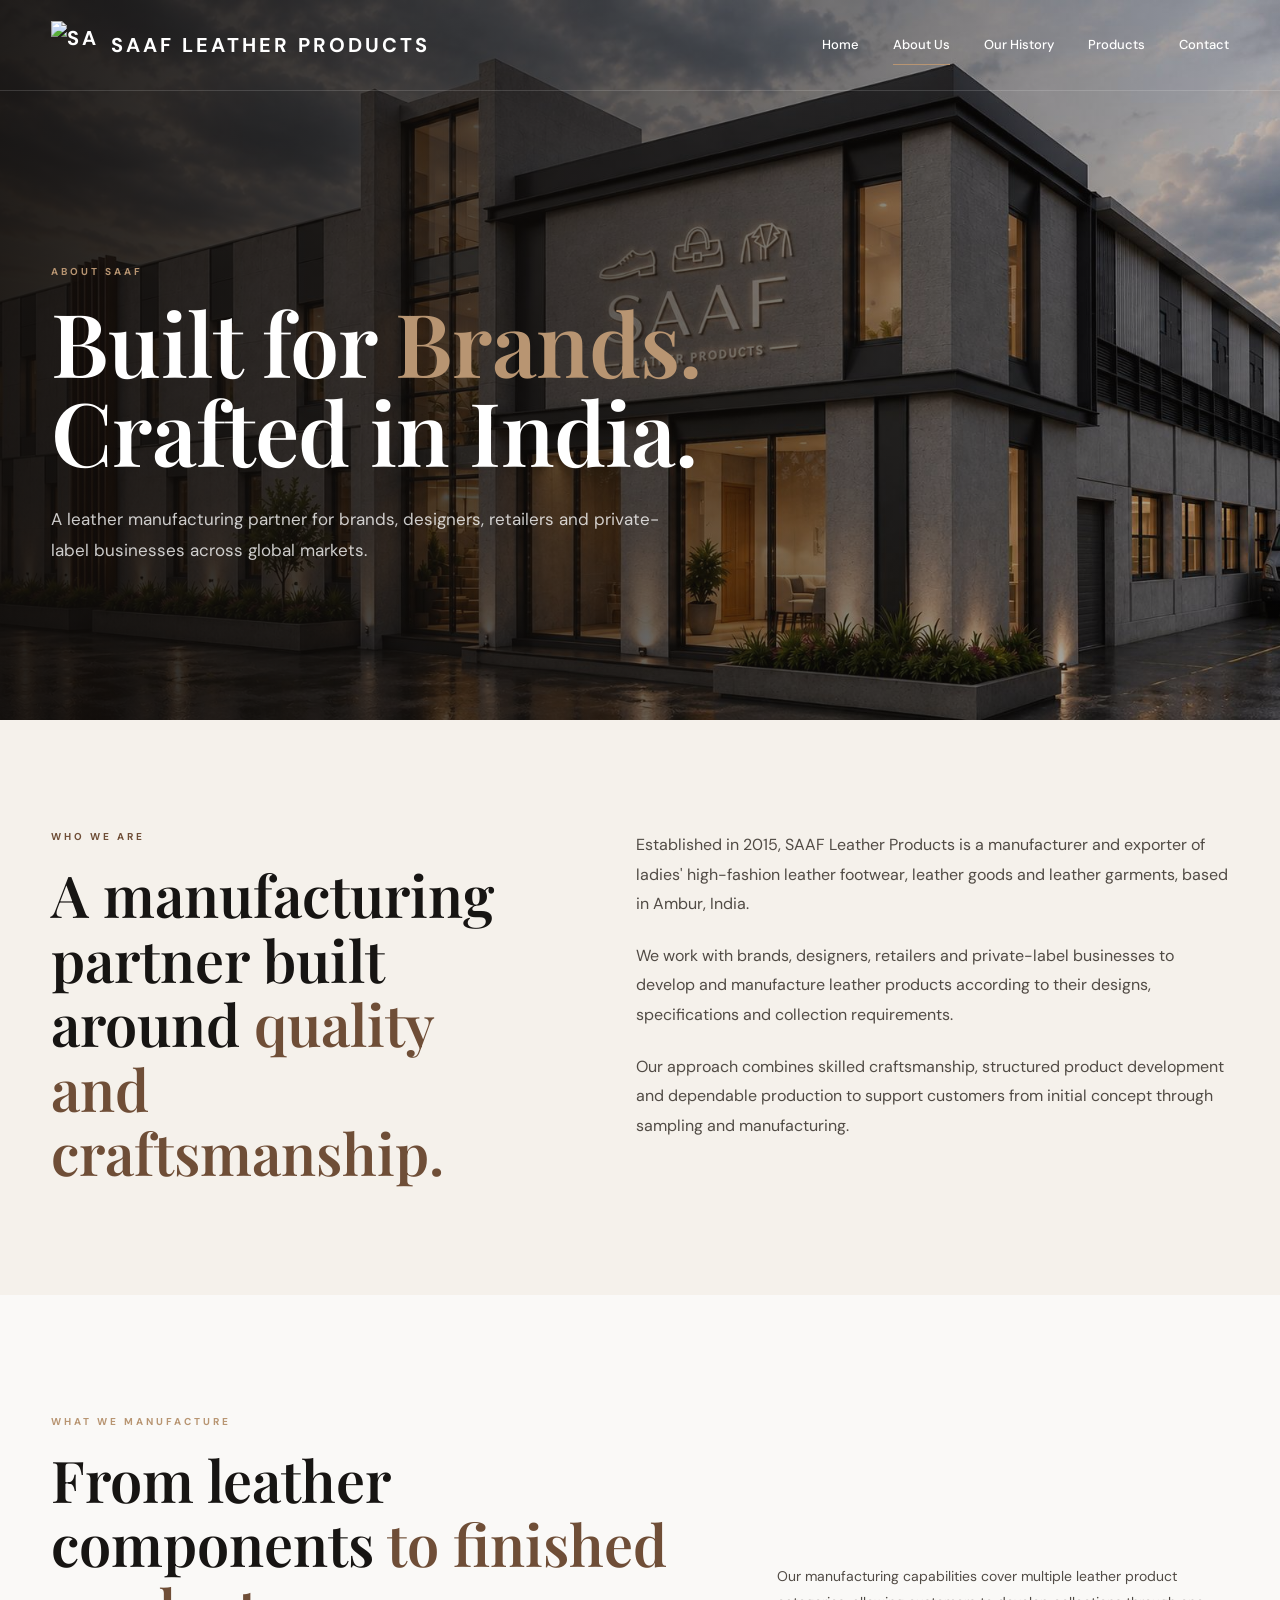
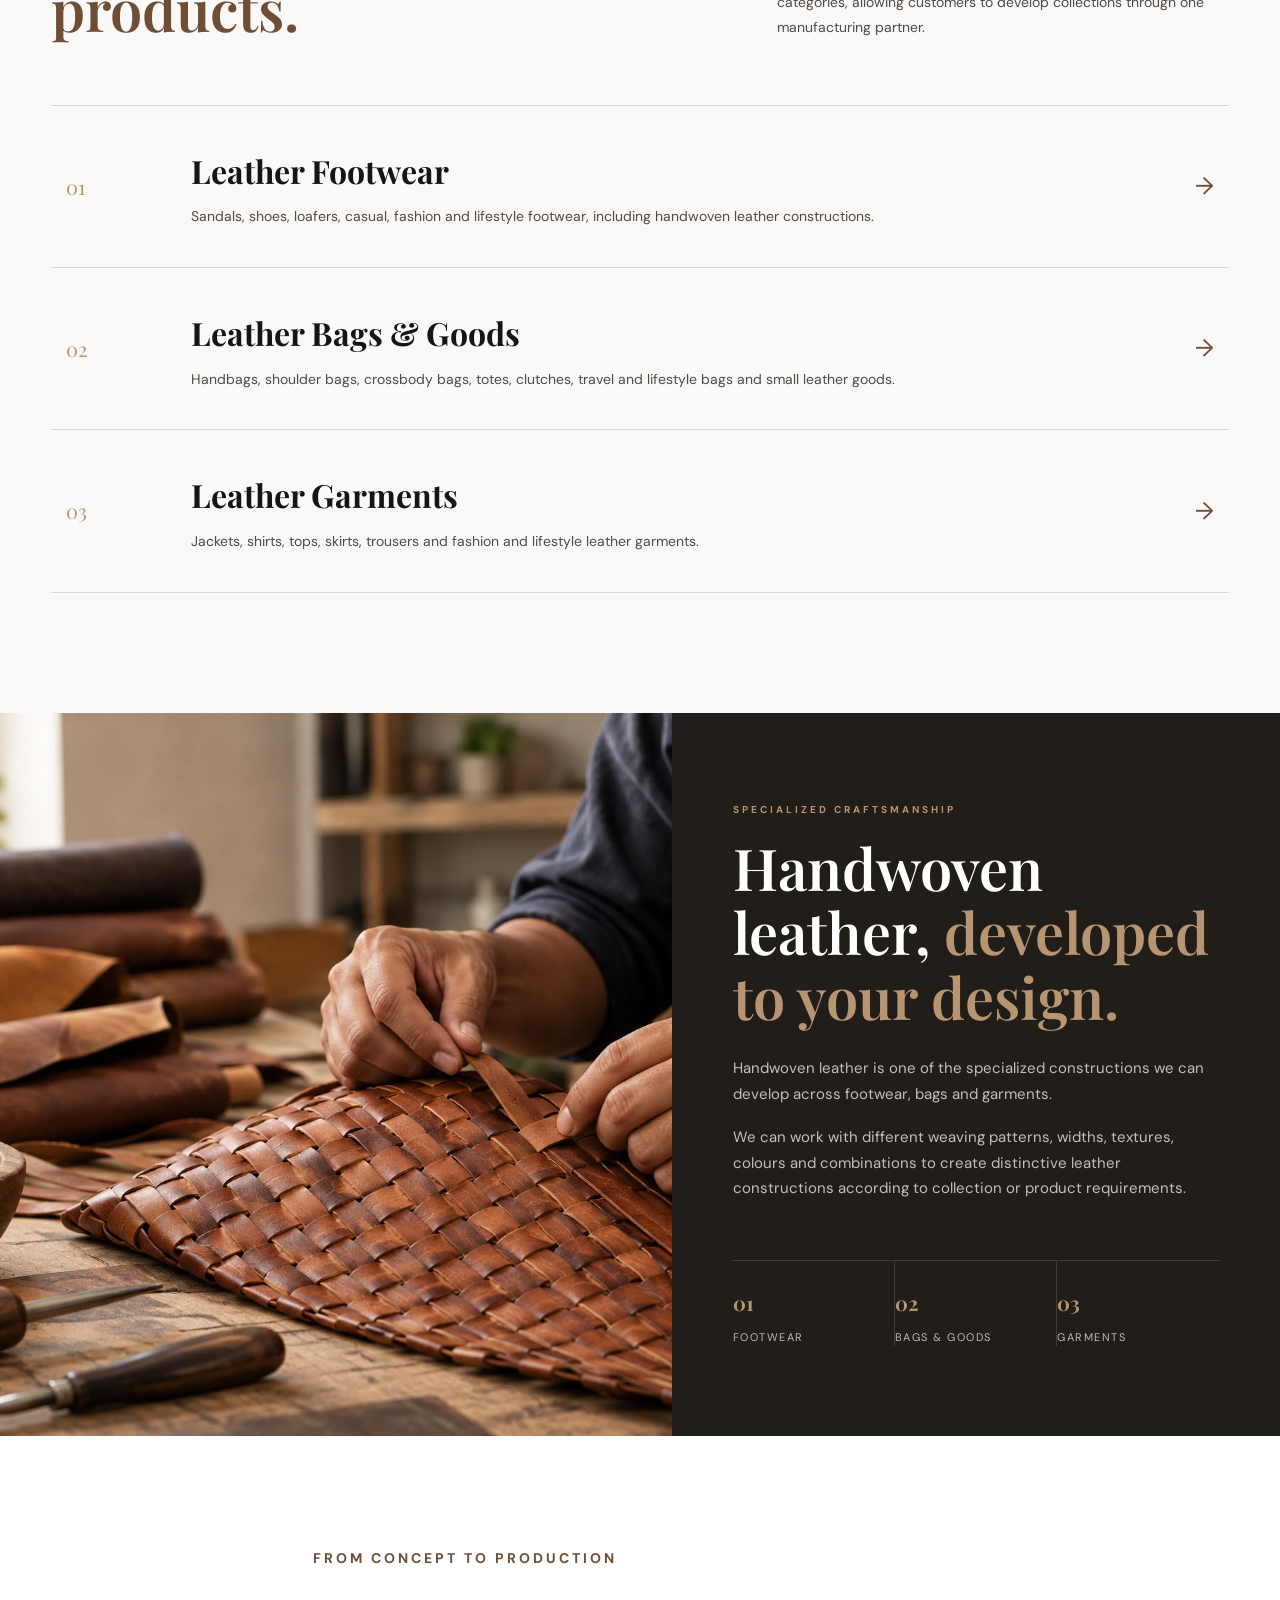
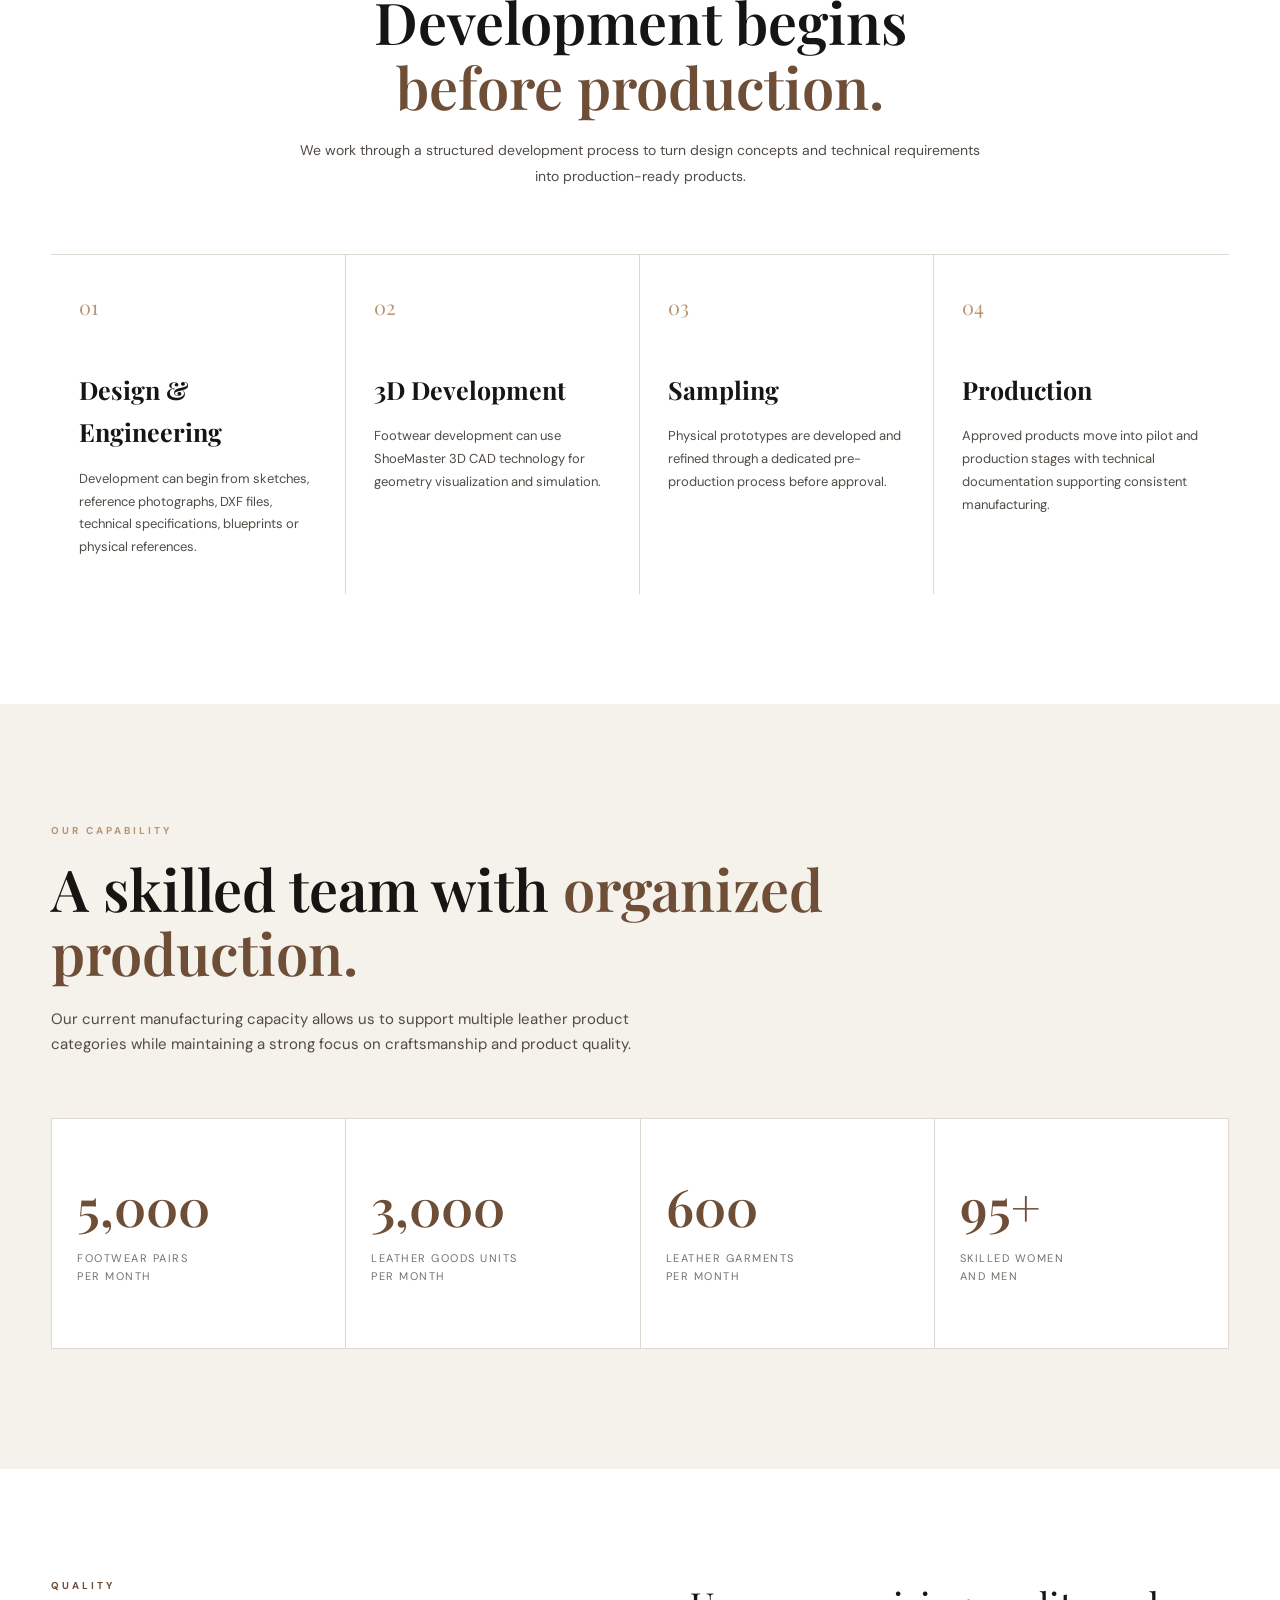
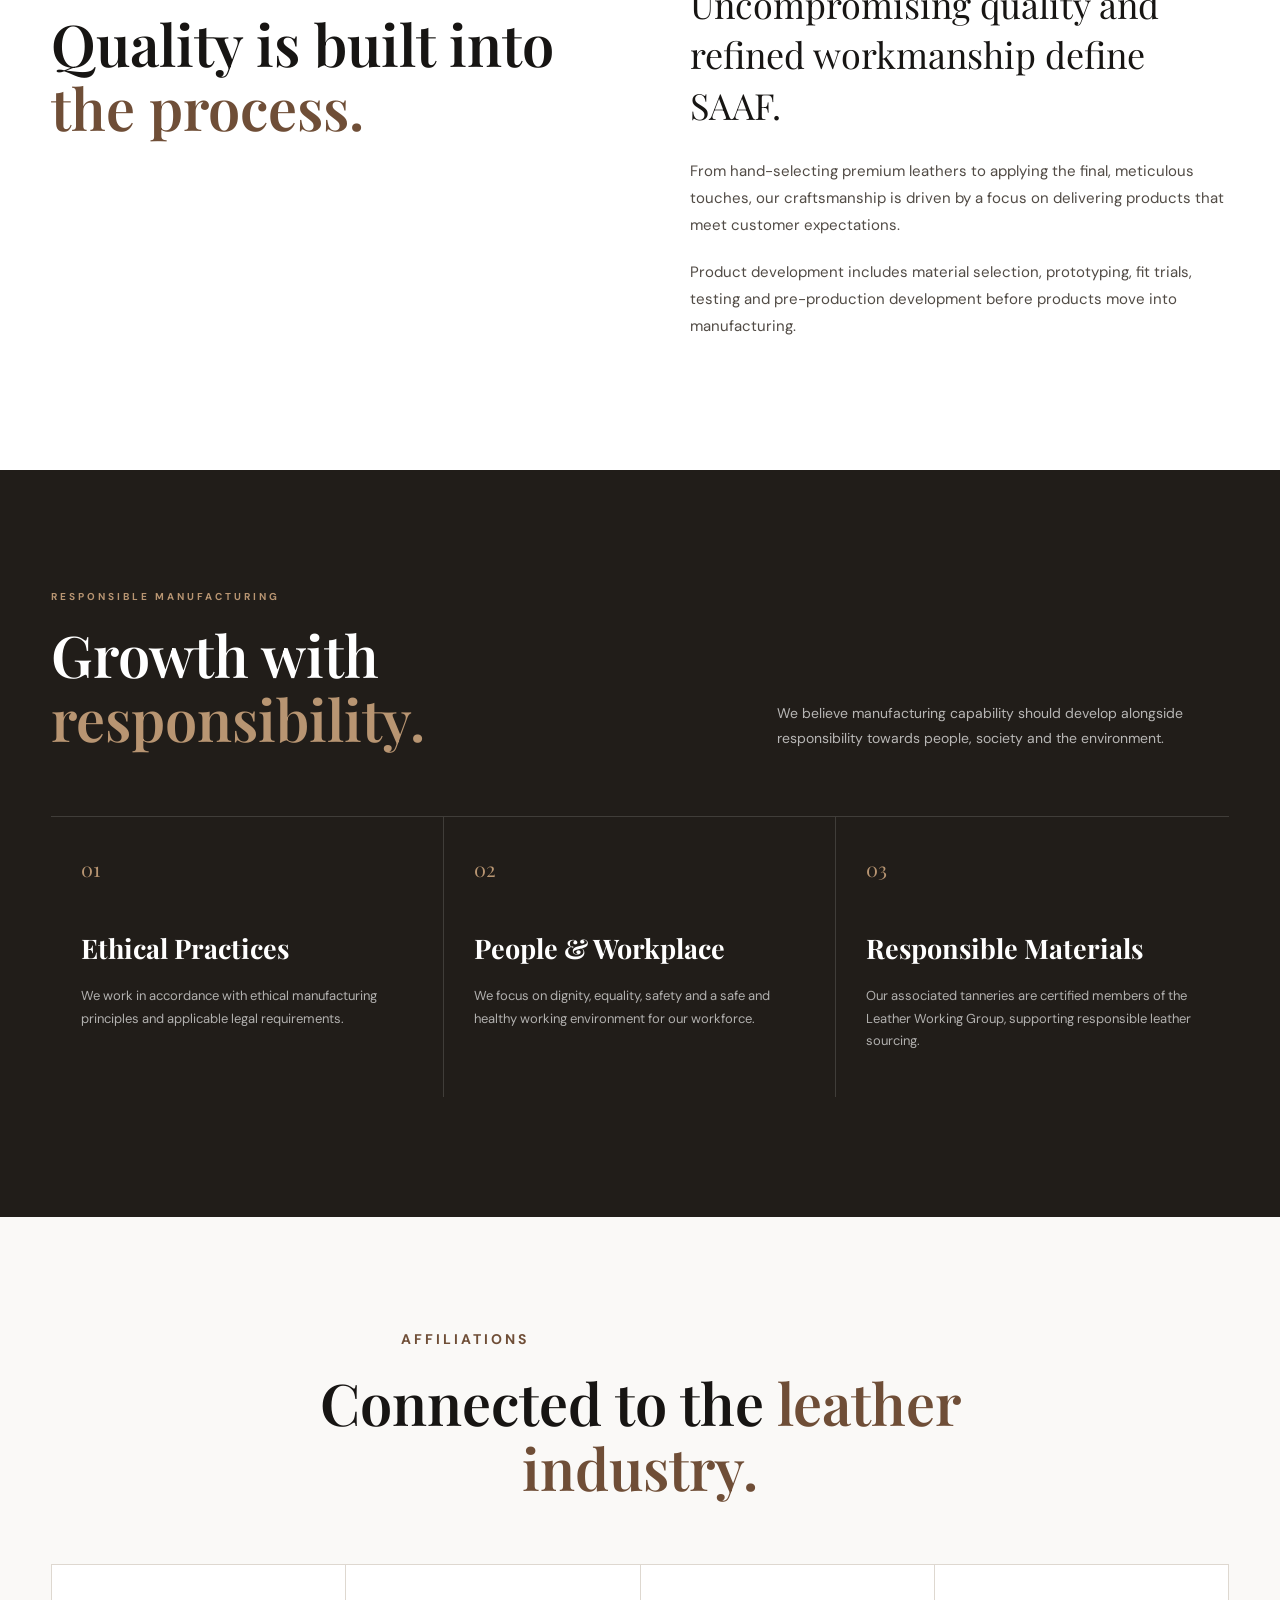
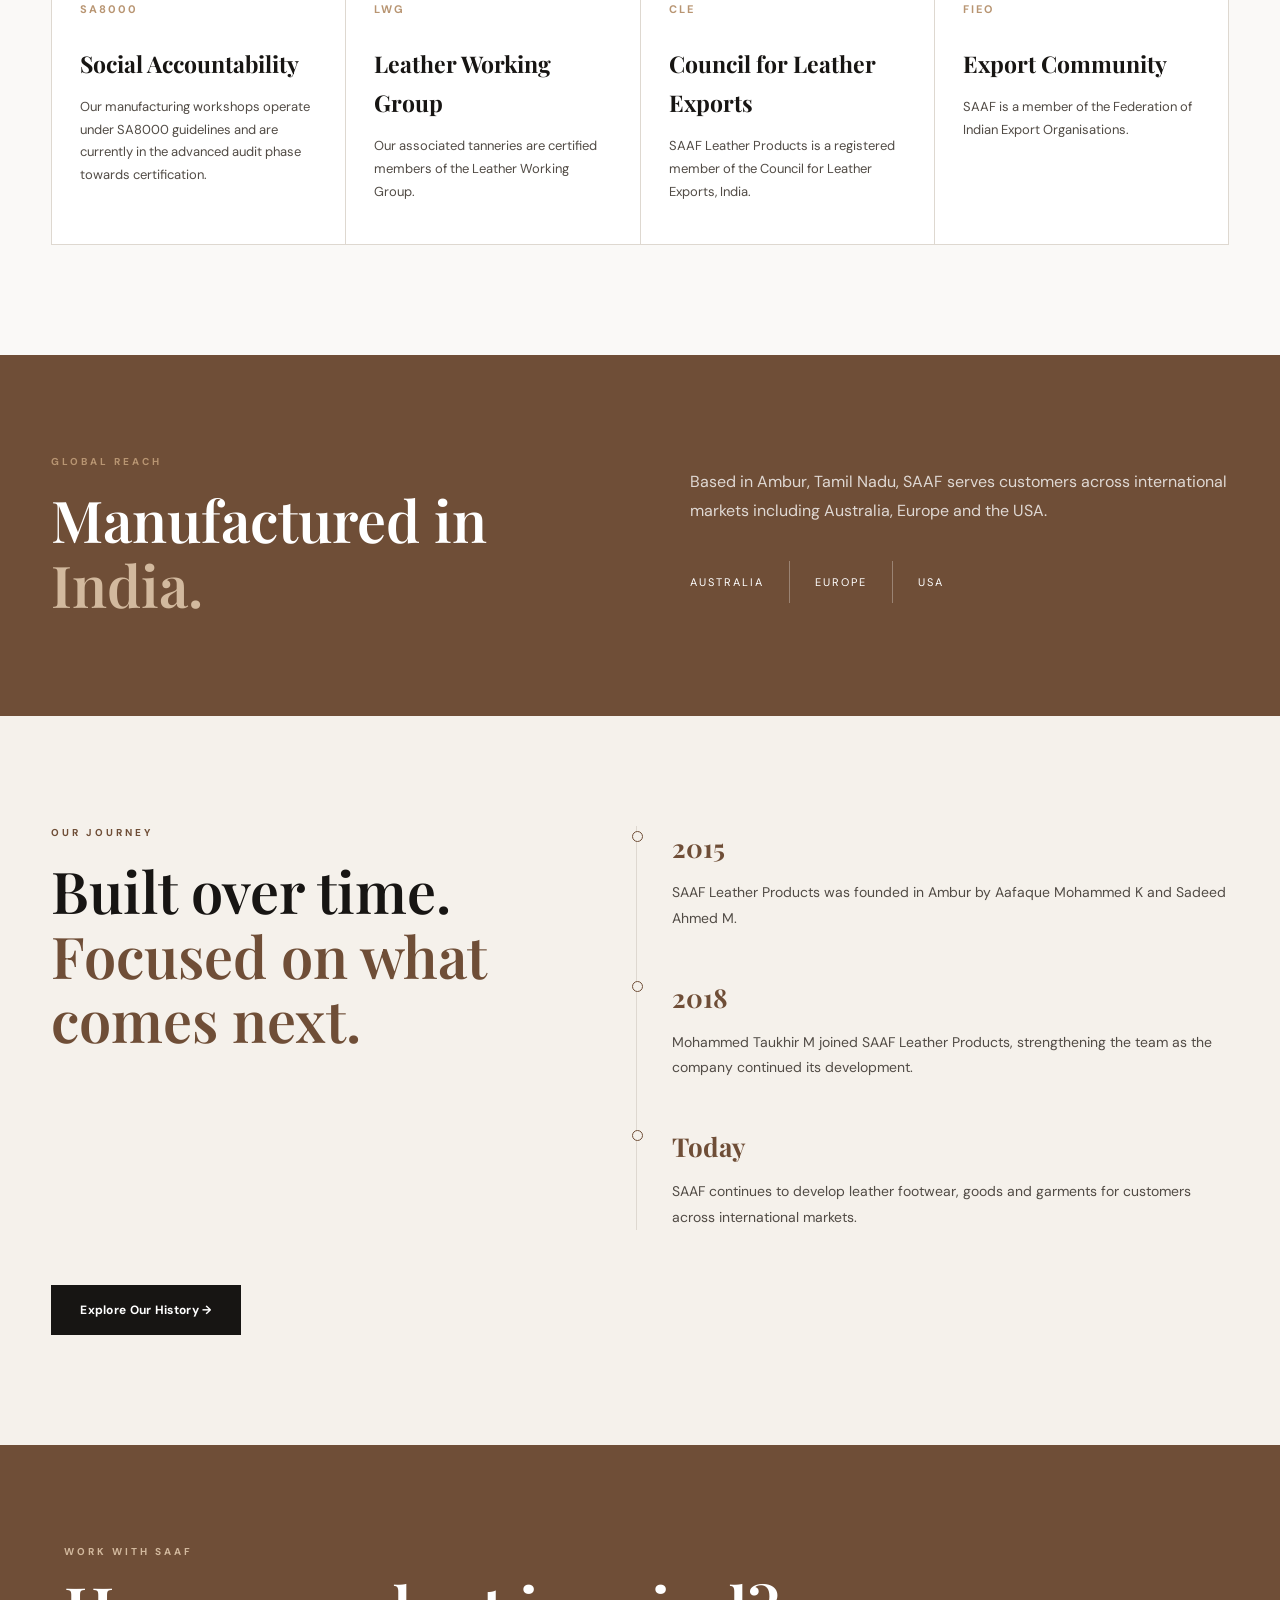
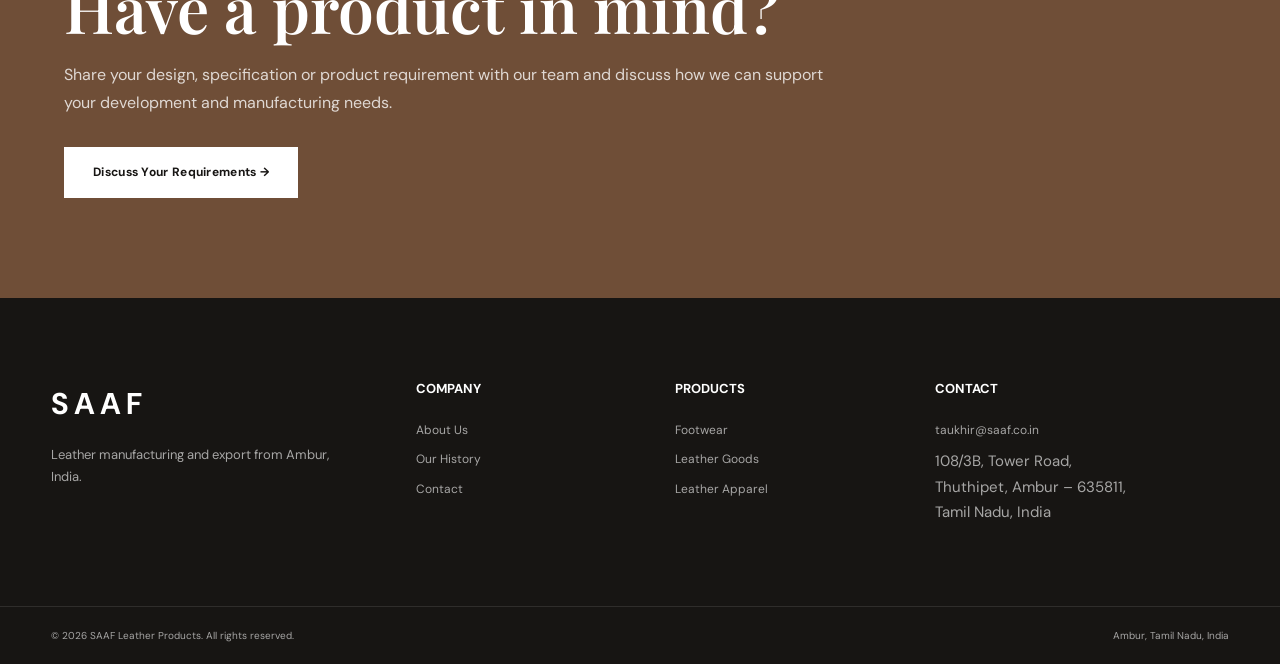
==== about.html @ 103a5490 "Add files via upload" ====
<!DOCTYPE html>
<html lang="en">

<head>
    <meta charset="UTF-8">

    <meta name="viewport" content="width=device-width, initial-scale=1.0">

    <title>About Us | SAAF Leather Products</title>

    <meta name="description"
        content="Learn about SAAF Leather Products, an Ambur-based leather manufacturer and exporter serving brands, designers, retailers and private-label businesses across global markets.">

    <link rel="preconnect" href="https://fonts.googleapis.com">
    <link rel="preconnect" href="https://fonts.gstatic.com" crossorigin>

    <link
        href="https://fonts.googleapis.com/css2?family=DM+Sans:wght@400;500;600;700&family=Playfair+Display:wght@500;600;700&display=swap"
        rel="stylesheet">

    <link rel="stylesheet" href="css/style.css">
</head>

<body>

    <!-- =====================================================
         HEADER
    ====================================================== -->

    <header class="header">

        <div class="container nav-container">

        <a href="index.html" class="logo">
            <img src="images/logo.png" alt="SAAF Leather Products">
            <span>SAAF LEATHER PRODUCTS</span>
        </a>

        <button class="menu-toggle">☰</button>

            <nav class="nav">

                <a href="index.html">Home</a>

                <a href="about.html" class="active">
                    About Us
                </a>

                <a href="history.html">
                    Our History
                </a>

                <a href="products.html">
                    Products
                </a>

                <a href="contact.html">
                    Contact
                </a>

            </nav>

            <button
                class="menu-toggle"
                type="button"
                aria-label="Open navigation menu">
                ☰
            </button>

        </div>

    </header>


    <!-- =====================================================
         PAGE HERO
    ====================================================== -->

    <section class="about-hero">

        <div class="about-hero-image">
            <img
                src="images/about.jpg"
                alt="SAAF Leather Products manufacturing">
        </div>

        <div class="about-hero-overlay"></div>

        <div class="container about-hero-content">

            <p class="eyebrow">
                ABOUT SAAF
            </p>

            <h1>
                Built for <span>Brands.</span><br>
                Crafted in India.
            </h1>

            <p>
                A leather manufacturing partner for brands, designers,
                retailers and private-label businesses across global markets.
            </p>

        </div>

    </section>


    <!-- =====================================================
         INTRODUCTION
    ====================================================== -->

    <section class="about-introduction section">

        <div class="container about-introduction-grid">

            <div class="about-introduction-heading">

                <p class="eyebrow dark">
                    WHO WE ARE
                </p>

                <h2>
                    A manufacturing partner built around
                    <span>quality and craftsmanship.</span>
                </h2>

            </div>


            <div class="about-introduction-text">

                <p>
                    Established in 2015, SAAF Leather Products is a
                    manufacturer and exporter of ladies' high-fashion
                    leather footwear, leather goods and leather garments,
                    based in Ambur, India.
                </p>

                <p>
                    We work with brands, designers, retailers and
                    private-label businesses to develop and manufacture
                    leather products according to their designs,
                    specifications and collection requirements.
                </p>

                <p>
                    Our approach combines skilled craftsmanship,
                    structured product development and dependable
                    production to support customers from initial concept
                    through sampling and manufacturing.
                </p>

            </div>

        </div>

    </section>


    <!-- =====================================================
         WHAT WE MANUFACTURE
    ====================================================== -->

    <section class="about-capabilities">

        <div class="container">

            <div class="about-section-heading">

                <div>

                    <p class="eyebrow">
                        WHAT WE MANUFACTURE
                    </p>

                    <h2>
                        From leather components
                        <span>to finished products.</span>
                    </h2>

                </div>

                <p>
                    Our manufacturing capabilities cover multiple leather
                    product categories, allowing customers to develop
                    collections through one manufacturing partner.
                </p>

            </div>


            <div class="about-capability-list">


                <!-- FOOTWEAR -->

                <a href="footwear.html" class="about-capability-row">

                    <div class="about-capability-number">
                        01
                    </div>

                    <div class="about-capability-main">

                        <h3>
                            Leather Footwear
                        </h3>

                        <p>
                            Sandals, shoes, loafers, casual, fashion and
                            lifestyle footwear, including handwoven leather
                            constructions.
                        </p>

                    </div>

                    <div class="about-capability-arrow">
                        →
                    </div>

                </a>


                <!-- BAGS -->

                <a href="bags.html" class="about-capability-row">

                    <div class="about-capability-number">
                        02
                    </div>

                    <div class="about-capability-main">

                        <h3>
                            Leather Bags & Goods
                        </h3>

                        <p>
                            Handbags, shoulder bags, crossbody bags, totes,
                            clutches, travel and lifestyle bags and small
                            leather goods.
                        </p>

                    </div>

                    <div class="about-capability-arrow">
                        →
                    </div>

                </a>


                <!-- GARMENTS -->

                <a href="apparel.html" class="about-capability-row">

                    <div class="about-capability-number">
                        03
                    </div>

                    <div class="about-capability-main">

                        <h3>
                            Leather Garments
                        </h3>

                        <p>
                            Jackets, shirts, tops, skirts, trousers and
                            fashion and lifestyle leather garments.
                        </p>

                    </div>

                    <div class="about-capability-arrow">
                        →
                    </div>

                </a>


            </div>

        </div>

    </section>


    <!-- =====================================================
         HANDWOVEN
    ====================================================== -->

    <section class="about-handwoven">

        <div class="about-handwoven-image">

            <img
                src="images/handwoven.jpg"
                alt="Handwoven leather craftsmanship">

        </div>


        <div class="about-handwoven-content">

            <p class="eyebrow">
                SPECIALIZED CRAFTSMANSHIP
            </p>

            <h2>
                Handwoven leather,
                <span>developed to your design.</span>
            </h2>

            <p>
                Handwoven leather is one of the specialized constructions
                we can develop across footwear, bags and garments.
            </p>

            <p>
                We can work with different weaving patterns, widths,
                textures, colours and combinations to create distinctive
                leather constructions according to collection or product
                requirements.
            </p>


            <div class="about-handwoven-points">

                <div>
                    <strong>01</strong>
                    <span>Footwear</span>
                </div>

                <div>
                    <strong>02</strong>
                    <span>Bags & Goods</span>
                </div>

                <div>
                    <strong>03</strong>
                    <span>Garments</span>
                </div>

            </div>

        </div>

    </section>


    <!-- =====================================================
         DEVELOPMENT
    ====================================================== -->

    <section class="about-development section">

        <div class="container">

            <div class="about-section-heading centered">

                <p class="eyebrow dark">
                    FROM CONCEPT TO PRODUCTION
                </p>

                <h2>
                    Development begins
                    <span>before production.</span>
                </h2>

                <p>
                    We work through a structured development process to
                    turn design concepts and technical requirements into
                    production-ready products.
                </p>

            </div>


            <div class="about-development-grid">


                <div class="about-development-card">

                    <span>01</span>

                    <h3>
                        Design & Engineering
                    </h3>

                    <p>
                        Development can begin from sketches, reference
                        photographs, DXF files, technical specifications,
                        blueprints or physical references.
                    </p>

                </div>


                <div class="about-development-card">

                    <span>02</span>

                    <h3>
                        3D Development
                    </h3>

                    <p>
                        Footwear development can use ShoeMaster 3D CAD
                        technology for geometry visualization and
                        simulation.
                    </p>

                </div>


                <div class="about-development-card">

                    <span>03</span>

                    <h3>
                        Sampling
                    </h3>

                    <p>
                        Physical prototypes are developed and refined
                        through a dedicated pre-production process before
                        approval.
                    </p>

                </div>


                <div class="about-development-card">

                    <span>04</span>

                    <h3>
                        Production
                    </h3>

                    <p>
                        Approved products move into pilot and production
                        stages with technical documentation supporting
                        consistent manufacturing.
                    </p>

                </div>


            </div>

        </div>

    </section>


    <!-- =====================================================
         CAPACITY
    ====================================================== -->

    <section class="about-capacity">

        <div class="container">

            <div class="about-capacity-heading">

                <p class="eyebrow">
                    OUR CAPABILITY
                </p>

                <h2>
                    A skilled team with
                    <span>organized production.</span>
                </h2>

                <p>
                    Our current manufacturing capacity allows us to support
                    multiple leather product categories while maintaining
                    a strong focus on craftsmanship and product quality.
                </p>

            </div>


            <div class="about-capacity-grid">


                <div class="about-capacity-card">

                    <strong>
                        5,000
                    </strong>

                    <span>
                        Footwear pairs<br>
                        per month
                    </span>

                </div>


                <div class="about-capacity-card">

                    <strong>
                        3,000
                    </strong>

                    <span>
                        Leather goods units<br>
                        per month
                    </span>

                </div>


                <div class="about-capacity-card">

                    <strong>
                        600
                    </strong>

                    <span>
                        Leather garments<br>
                        per month
                    </span>

                </div>


                <div class="about-capacity-card">

                    <strong>
                        95+
                    </strong>

                    <span>
                        Skilled women<br>
                        and men
                    </span>

                </div>


            </div>

        </div>

    </section>


    <!-- =====================================================
         QUALITY
    ====================================================== -->

    <section class="about-quality section">

        <div class="container about-quality-grid">

            <div>

                <p class="eyebrow dark">
                    QUALITY
                </p>

                <h2>
                    Quality is built into
                    <span>the process.</span>
                </h2>

            </div>


            <div class="about-quality-text">

                <p class="about-quality-lead">
                    Uncompromising quality and refined workmanship define
                    SAAF.
                </p>

                <p>
                    From hand-selecting premium leathers to applying the
                    final, meticulous touches, our craftsmanship is driven
                    by a focus on delivering products that meet customer
                    expectations.
                </p>

                <p>
                    Product development includes material selection,
                    prototyping, fit trials, testing and pre-production
                    development before products move into manufacturing.
                </p>

            </div>

        </div>

    </section>


    <!-- =====================================================
         RESPONSIBLE MANUFACTURING
    ====================================================== -->

    <section class="about-responsibility">

        <div class="container">

            <div class="about-section-heading">

                <div>

                    <p class="eyebrow">
                        RESPONSIBLE MANUFACTURING
                    </p>

                    <h2>
                        Growth with
                        <span>responsibility.</span>
                    </h2>

                </div>

                <p>
                    We believe manufacturing capability should develop
                    alongside responsibility towards people, society and
                    the environment.
                </p>

            </div>


            <div class="about-responsibility-grid">


                <div>

                    <span>01</span>

                    <h3>
                        Ethical Practices
                    </h3>

                    <p>
                        We work in accordance with ethical manufacturing
                        principles and applicable legal requirements.
                    </p>

                </div>


                <div>

                    <span>02</span>

                    <h3>
                        People & Workplace
                    </h3>

                    <p>
                        We focus on dignity, equality, safety and a safe
                        and healthy working environment for our workforce.
                    </p>

                </div>


                <div>

                    <span>03</span>

                    <h3>
                        Responsible Materials
                    </h3>

                    <p>
                        Our associated tanneries are certified members of
                        the Leather Working Group, supporting responsible
                        leather sourcing.
                    </p>

                </div>


            </div>

        </div>

    </section>


    <!-- =====================================================
         AFFILIATIONS
    ====================================================== -->

    <section class="about-affiliations section">

        <div class="container">

            <div class="about-section-heading centered">

                <p class="eyebrow dark">
                    AFFILIATIONS
                </p>

                <h2>
                    Connected to the
                    <span>leather industry.</span>
                </h2>

            </div>


            <div class="about-affiliation-grid">


                <div>

                    <span>
                        SA8000
                    </span>

                    <h3>
                        Social Accountability
                    </h3>

                    <p>
                        Our manufacturing workshops operate under SA8000
                        guidelines and are currently in the advanced audit
                        phase towards certification.
                    </p>

                </div>


                <div>

                    <span>
                        LWG
                    </span>

                    <h3>
                        Leather Working Group
                    </h3>

                    <p>
                        Our associated tanneries are certified members of
                        the Leather Working Group.
                    </p>

                </div>


                <div>

                    <span>
                        CLE
                    </span>

                    <h3>
                        Council for Leather Exports
                    </h3>

                    <p>
                        SAAF Leather Products is a registered member of
                        the Council for Leather Exports, India.
                    </p>

                </div>


                <div>

                    <span>
                        FIEO
                    </span>

                    <h3>
                        Export Community
                    </h3>

                    <p>
                        SAAF is a member of the Federation of Indian Export
                        Organisations.
                    </p>

                </div>


            </div>

        </div>

    </section>


    <!-- =====================================================
         GLOBAL
    ====================================================== -->

    <section class="about-global">

        <div class="container about-global-inner">

            <div>

                <p class="eyebrow">
                    GLOBAL REACH
                </p>

                <h2>
                    Manufactured in
                    <span>India.</span>
                </h2>

            </div>


            <div class="about-global-text">

                <p>
                    Based in Ambur, Tamil Nadu, SAAF serves customers across
                    international markets including Australia, Europe and
                    the USA.
                </p>

                <div class="about-market-list">

                    <span>Australia</span>
                    <span>Europe</span>
                    <span>USA</span>

                </div>

            </div>

        </div>

    </section>


    <!-- =====================================================
         JOURNEY
    ====================================================== -->

    <section class="about-journey section">

        <div class="container">

            <div class="about-journey-grid">

                <div>

                    <p class="eyebrow dark">
                        OUR JOURNEY
                    </p>

                    <h2>
                        Built over time.
                        <span>Focused on what comes next.</span>
                    </h2>

                </div>


                <div class="about-journey-timeline">

                    <div>

                        <strong>2015</strong>

                        <p>
                            SAAF Leather Products was founded in Ambur by
                            Aafaque Mohammed K and Sadeed Ahmed M.
                        </p>

                    </div>


                    <div>

                        <strong>2018</strong>

                        <p>
                            Mohammed Taukhir M joined SAAF Leather Products,
                            strengthening the team as the company continued
                            its development.
                        </p>

                    </div>


                    <div>

                        <strong>Today</strong>

                        <p>
                            SAAF continues to develop leather footwear,
                            goods and garments for customers across
                            international markets.
                        </p>

                    </div>

                </div>

            </div>


            <div class="about-journey-button">

                <a href="history.html" class="btn btn-dark">
                    Explore Our History →
                </a>

            </div>

        </div>

    </section>


    <!-- =====================================================
         CTA
    ====================================================== -->

    <section class="cta-section">

        <div class="container">

            <p class="eyebrow">
                WORK WITH SAAF
            </p>

            <h2>
                Have a product in mind?
            </h2>

            <p>
                Share your design, specification or product requirement
                with our team and discuss how we can support your
                development and manufacturing needs.
            </p>

            <a href="contact.html" class="btn btn-light">
                Discuss Your Requirements →
            </a>

        </div>

    </section>


    <!-- =====================================================
         FOOTER
    ====================================================== -->

    <footer class="footer">

        <div class="container footer-grid">

            <div>

                <div class="footer-logo">
                    SAAF
                </div>

                <p>
                    Leather manufacturing and export from Ambur, India.
                </p>

            </div>


            <div>

                <h4>
                    COMPANY
                </h4>

                <a href="about.html">
                    About Us
                </a>

                <a href="history.html">
                    Our History
                </a>

                <a href="contact.html">
                    Contact
                </a>

            </div>


            <div>

                <h4>
                    PRODUCTS
                </h4>

                <a href="footwear.html">
                    Footwear
                </a>

                <a href="bags.html">
                    Leather Goods
                </a>

                <a href="apparel.html">
                    Leather Apparel
                </a>

            </div>


            <div>

                <h4>
                    CONTACT
                </h4>

                <a href="mailto:taukhir@saaf.co.in">
                    taukhir@saaf.co.in
                </a>

                <p>
                    108/3B, Tower Road,<br>
                    Thuthipet, Ambur – 635811,<br>
                    Tamil Nadu, India
                </p>

            </div>

        </div>


        <div class="footer-bottom">

            <div class="container">

                <span>
                    © 2026 SAAF Leather Products. All rights reserved.
                </span>

                <span>
                    Ambur, Tamil Nadu, India
                </span>

            </div>

        </div>

    </footer>


    <script src="js/script.js"></script>

</body>

</html>
---- css/style.css ----
:root {
    --black: #171513;
    --dark: #211d19;
    --dark-soft: #2a2520;

    --brown: #6f4e37;
    --brown-dark: #553a29;
    --tan: #b89572;
    --tan-light: #d2b99e;

    --cream: #f5f1eb;
    --light: #faf9f7;
    --white: #ffffff;

    --text: #514b45;
    --muted: #77716b;

    --border: #ded8d0;
    --border-dark: rgba(255, 255, 255, .14);

    --serif: "Playfair Display", Georgia, serif;
    --sans: "DM Sans", Arial, sans-serif;

    --container: 1240px;

    --transition: .3s ease;
}


/* =========================================================
   RESET
========================================================= */

* {
    margin: 0;
    padding: 0;
    box-sizing: border-box;
}

html {
    scroll-behavior: smooth;
}

body {
    font-family: var(--sans);
    color: var(--text);
    background: var(--light);
    line-height: 1.7;
    overflow-x: hidden;
}

img {
    display: block;
    width: 100%;
}

a {
    color: inherit;
    text-decoration: none;
}

button,
input,
textarea,
select {
    font-family: inherit;
}

button {
    cursor: pointer;
}

.container {
    width: min(92%, var(--container));
    margin: 0 auto;
}


/* =========================================================
   TYPOGRAPHY
========================================================= */

h1,
h2,
h3,
h4 {
    margin: 0;
}

h2 {
    font-family: var(--serif);
    color: var(--black);
    font-size: clamp(38px, 4.5vw, 62px);
    line-height: 1.12;
    font-weight: 600;
}

h2 span {
    color: var(--tan);
}

p {
    font-size: 15px;
}

.eyebrow {
    font-size: 10px;
    line-height: 1.4;
    letter-spacing: 3px;
    text-transform: uppercase;
    font-weight: 700;
    margin-bottom: 18px;
    color: var(--tan);
}

.eyebrow.dark {
    color: var(--brown);
}


/* =========================================================
   BUTTONS
========================================================= */

.btn {
    display: inline-flex;
    align-items: center;
    justify-content: center;
    gap: 8px;

    min-height: 50px;
    padding: 14px 28px;

    border: 1px solid transparent;

    font-size: 12px;
    font-weight: 700;
    letter-spacing: .3px;

    transition:
        background var(--transition),
        color var(--transition),
        border-color var(--transition),
        transform var(--transition);
}

.btn:hover {
    transform: translateY(-2px);
}

.btn-light {
    background: var(--white);
    color: var(--black);
}

.btn-light:hover {
    background: var(--tan);
    color: var(--white);
}

.btn-outline {
    border-color: rgba(255, 255, 255, .65);
    color: var(--white);
    background: transparent;
}

.btn-outline:hover {
    background: var(--white);
    color: var(--black);
    border-color: var(--white);
}

.btn-dark {
    background: var(--black);
    color: var(--white);
}

.btn-dark:hover {
    background: var(--brown);
}

.text-link {
    display: inline-flex;
    align-items: center;
    gap: 5px;

    margin-top: 15px;

    color: var(--brown);
    font-size: 12px;
    font-weight: 700;

    transition:
        color var(--transition),
        transform var(--transition);
}

.text-link:hover {
    color: var(--black);
    transform: translateX(4px);
}


/* =========================================================
   HEADER
========================================================= */

.header {
    position: absolute;
    top: 0;
    left: 0;
    z-index: 100;

    width: 100%;

    border-bottom: 1px solid rgba(255, 255, 255, .15);
}

.nav-container {
    height: 90px;

    display: flex;
    align-items: center;
    justify-content: space-between;
}

.logo {
    display: flex;
    align-items: center;
    gap: 12px;

    color: var(--white);

    font-size: 20px;
    font-weight: 700;
    letter-spacing: 3px;

    white-space: nowrap;
}

.logo img {
    width: 48px;
    height: 48px;
    object-fit: contain;
}

.nav {
    display: flex;
    align-items: center;
    gap: 34px;
}

.nav a {
    position: relative;

    color: var(--white);

    font-size: 13px;
    font-weight: 500;
}

.nav a::after {
    content: "";

    position: absolute;
    left: 0;
    bottom: -9px;

    width: 0;
    height: 1px;

    background: var(--tan);

    transition: width var(--transition);
}

.nav a:hover::after,
.nav a.active::after {
    width: 100%;
}

.menu-toggle {
    display: none;

    width: 42px;
    height: 42px;

    border: 1px solid rgba(255, 255, 255, .25);

    background: transparent;
    color: var(--white);

    font-size: 24px;
    line-height: 1;
}


/* =========================================================
   HERO
========================================================= */

.hero {
    position: relative;

    height: 100vh;
    min-height: 680px;

    overflow: hidden;

    color: var(--white);
}

.hero > img {
    position: absolute;
    inset: 0;

    width: 100%;
    height: 100%;

    object-fit: cover;
}

.hero-overlay {
    position: absolute;
    inset: 0;

    background:
        linear-gradient(
            90deg,
            rgba(15, 12, 10, .90) 0%,
            rgba(15, 12, 10, .58) 42%,
            rgba(15, 12, 10, .20) 100%
        );
}

.hero-content {
    position: relative;
    z-index: 2;

    padding-top: 230px;
}

.hero h1 {
    max-width: 900px;

    font-family: var(--serif);

    font-size: clamp(50px, 7vw, 92px);
    line-height: 1.02;

    font-weight: 600;

    letter-spacing: -.8px;
}

.hero h1 span {
    color: var(--tan);
}

.hero-text {
    max-width: 620px;

    margin: 30px 0;

    color: rgba(255, 255, 255, .86);

    font-size: 17px;
    line-height: 1.8;
}

.hero-buttons {
    display: flex;
    flex-wrap: wrap;
    gap: 12px;
}


/* =========================================================
   GENERAL SECTIONS
========================================================= */

.section {
    padding: 110px 0;
}

.intro {
    background: var(--cream);
}

.two-column {
    display: grid;
    grid-template-columns: 1fr 1fr;

    gap: 90px;

    align-items: start;
}

.intro p {
    margin-bottom: 20px;
    font-size: 16px;
}

.center-heading {
    max-width: 760px;

    margin: 0 auto 65px;

    text-align: center;
}

.center-heading h2 {
    margin-bottom: 18px;
}

.center-heading > p:last-child {
    max-width: 620px;
    margin: 0 auto;
}


/* =========================================================
   OEM / CAPABILITIES
========================================================= */

.capabilities-section {
    background: var(--light);
}

.capabilities-grid {
    display: grid;
    grid-template-columns: repeat(3, 1fr);

    border-top: 1px solid var(--border);
    border-left: 1px solid var(--border);
}

.capability-card {
    padding: 40px 35px;

    border-right: 1px solid var(--border);
    border-bottom: 1px solid var(--border);

    background: var(--white);

    transition:
        background var(--transition),
        transform var(--transition);
}

.capability-card:hover {
    background: var(--cream);
}

.capability-number {
    display: block;

    margin-bottom: 25px;

    color: var(--tan);

    font-family: var(--serif);
    font-size: 18px;
}

.capability-card h3 {
    color: var(--black);

    font-family: var(--serif);
    font-size: 29px;

    margin-bottom: 12px;
}

.capability-card p {
    color: var(--text);
    font-size: 14px;
    margin-bottom: 5px;
}


/* =========================================================
   PRODUCT GRID
========================================================= */

.products-section {
    background: var(--light);
}

.section-heading {
    display: flex;
    align-items: end;
    justify-content: space-between;

    gap: 30px;

    margin-bottom: 50px;
}

.section-heading h2 {
    margin-top: 10px;
}

.product-grid {
    display: grid;
    grid-template-columns: repeat(3, 1fr);

    gap: 20px;
}

.product-card {
    position: relative;

    min-height: 430px;

    overflow: hidden;

    background: var(--white);
}

.product-card img {
    width: 100%;
    height: 430px;

    object-fit: cover;

    transition: transform .6s ease;
}

.product-card:hover img {
    transform: scale(1.04);
}

.product-card::after {
    content: "";

    position: absolute;
    inset: 0;

    background:
        linear-gradient(
            transparent 30%,
            rgba(0, 0, 0, .88) 100%
        );
}

.product-card-content {
    position: absolute;

    left: 0;
    bottom: 0;

    z-index: 2;

    width: 100%;

    padding: 30px;

    color: var(--white);
}

.product-card-content > span {
    color: var(--tan);

    font-size: 11px;
    letter-spacing: 1.5px;
    text-transform: uppercase;
}

.product-card h3 {
    margin: 5px 0;

    font-family: var(--serif);
    font-size: 29px;
}

.product-card p {
    color: rgba(255, 255, 255, .78);
    font-size: 13px;
}

.product-card .btn {
    margin-top: 15px;
}


/* =========================================================
   GLOBAL MARKETS
========================================================= */

.global-section {
    display: grid;
    grid-template-columns: 1.1fr 1fr;

    background: var(--dark);

    color: var(--white);
}

.global-image {
    min-height: 650px;
}

.global-image img {
    width: 100%;
    height: 100%;
    object-fit: cover;
}

.global-content {
    display: flex;
    flex-direction: column;
    justify-content: center;

    padding: 100px 10%;
}

.global-content h2 {
    margin-bottom: 25px;
    color: var(--white);
}

.global-content > p {
    max-width: 550px;
}

.markets {
    display: flex;

    gap: 45px;

    margin-top: 50px;
}

.markets div {
    padding-left: 20px;

    border-left: 1px solid rgba(255, 255, 255, .25);
}

.markets strong,
.markets span {
    display: block;
}

.markets strong {
    font-family: var(--serif);
    font-size: 25px;
    color: var(--white);
}

.markets span {
    margin-top: 3px;

    font-size: 10px;
    text-transform: uppercase;
    letter-spacing: 2px;

    opacity: .6;
}


/* =========================================================
   FEATURES / PROCESS
========================================================= */

.features {
    display: grid;
    grid-template-columns: repeat(4, 1fr);

    border-top: 1px solid var(--border);
}

.feature {
    min-height: 230px;

    padding: 35px 25px;

    border-right: 1px solid var(--border);
}

.feature:last-child {
    border-right: 0;
}

.feature-number {
    display: block;

    margin-bottom: 25px;

    color: var(--tan);

    font-family: var(--serif);
    font-size: 20px;
}

.feature h3 {
    margin-bottom: 12px;

    color: var(--black);

    font-size: 17px;
}

.feature p {
    font-size: 13px;
}


/* =========================================================
   DEVELOPMENT PROCESS
========================================================= */

.development-section {
    background: var(--cream);
}

.development-grid {
    display: grid;
    grid-template-columns: repeat(4, 1fr);

    border-top: 1px solid var(--border);
}

.development-item {
    position: relative;

    padding: 35px 25px 40px;

    border-right: 1px solid var(--border);
}

.development-item:last-child {
    border-right: 0;
}

.development-item::before {
    content: "";

    position: absolute;

    top: -1px;
    left: 0;

    width: 45px;
    height: 2px;

    background: var(--tan);
}

.development-item span {
    display: block;

    margin-bottom: 20px;

    color: var(--brown);

    font-size: 10px;
    font-weight: 700;
    letter-spacing: 2px;
    text-transform: uppercase;
}

.development-item h3 {
    margin-bottom: 12px;

    color: var(--black);

    font-family: var(--serif);
    font-size: 23px;
}

.development-item p {
    font-size: 13px;
}

.development-link {
    margin-top: 18px;
}


/* =========================================================
   SAMPLING PROCESS
========================================================= */

.sampling-process-section {
    background: var(--white);
}

.sampling-process-image {
    max-width: 1100px;

    margin: 0 auto;

    border: 1px solid var(--border);

    background: var(--white);

    overflow: hidden;
}

.sampling-process-image img {
    width: 100%;
    height: auto;
}


/* =========================================================
   MISSION / RESPONSIBILITY
========================================================= */

.mission {
    padding: 110px 0;

    background: var(--brown);

    color: var(--white);
}

.mission-inner {
    max-width: 900px;
}

.mission h2 {
    margin-bottom: 30px;
    color: var(--white);
}

.mission p:not(.eyebrow) {
    max-width: 760px;
    margin-bottom: 18px;
}

.responsibility-section {
    background: var(--dark);
    color: var(--white);
}

.responsibility-section h2 {
    color: var(--white);
}

.responsibility-grid {
    display: grid;
    grid-template-columns: repeat(3, 1fr);

    border-top: 1px solid var(--border-dark);
}

.responsibility-item {
    padding: 40px 30px;

    border-right: 1px solid var(--border-dark);
}

.responsibility-item:last-child {
    border-right: 0;
}

.responsibility-item span {
    display: block;

    margin-bottom: 20px;

    color: var(--tan);

    font-size: 11px;
    font-weight: 700;
    letter-spacing: 2px;
    text-transform: uppercase;
}

.responsibility-item h3 {
    margin-bottom: 12px;

    color: var(--white);

    font-family: var(--serif);
    font-size: 25px;
}

.responsibility-item p {
    color: rgba(255, 255, 255, .68);
    font-size: 13px;
}


/* =========================================================
   CAPACITY
========================================================= */

.capacity-section {
    background: var(--cream);
}

.capacity-grid {
    display: grid;
    grid-template-columns: repeat(4, 1fr);

    border-top: 1px solid var(--border);
    border-left: 1px solid var(--border);
}

.capacity-card {
    padding: 45px 25px;

    text-align: center;

    background: var(--white);

    border-right: 1px solid var(--border);
    border-bottom: 1px solid var(--border);
}

.capacity-card strong {
    display: block;

    color: var(--black);

    font-family: var(--serif);
    font-size: clamp(38px, 4vw, 54px);
    font-weight: 600;

    line-height: 1;
}

.capacity-card span {
    display: block;

    margin-top: 15px;

    color: var(--muted);

    font-size: 11px;
    line-height: 1.6;
    text-transform: uppercase;
    letter-spacing: 1.5px;
}

.capacity-note {
    max-width: 750px;

    margin: 25px auto 0;

    text-align: center;

    color: var(--muted);

    font-size: 12px;
}


/* =========================================================
   QUALITY
========================================================= */

.quality-section {
    background: var(--white);
}

.quality-lead {
    max-width: 850px;

    margin: 0 auto;

    text-align: center;

    font-family: var(--serif);
    font-size: clamp(24px, 3vw, 38px);
    line-height: 1.45;

    color: var(--black);
}


/* =========================================================
   CERTIFICATIONS
========================================================= */

.certifications-section {
    background: var(--light);
}

.certifications-grid {
    display: grid;
    grid-template-columns: repeat(4, 1fr);

    border-top: 1px solid var(--border);
    border-left: 1px solid var(--border);
}

.certification-card {
    min-height: 250px;

    padding: 35px 28px;

    background: var(--white);

    border-right: 1px solid var(--border);
    border-bottom: 1px solid var(--border);
}

.certification-card span {
    display: block;

    margin-bottom: 18px;

    color: var(--tan);

    font-size: 11px;
    font-weight: 700;
    letter-spacing: 2px;
    text-transform: uppercase;
}

.certification-card h3 {
    margin-bottom: 12px;

    color: var(--black);

    font-family: var(--serif);
    font-size: 24px;
}

.certification-card p {
    font-size: 13px;
}


/* =========================================================
   HISTORY PREVIEW
========================================================= */

.history-preview {
    background: var(--cream);
}

.timeline-mini {
    margin-bottom: 20px;

    border-left: 1px solid var(--border);
}

.timeline-mini > div {
    padding: 0 0 30px 30px;
}

.timeline-mini strong {
    color: var(--brown);

    font-family: var(--serif);
    font-size: 27px;
}

.timeline-mini p {
    margin-top: 5px;
}


/* =========================================================
   PAGE HERO
========================================================= */

.page-hero {
    background:
        linear-gradient(
            135deg,
            var(--dark),
            var(--black)
        );

    color: var(--white);

    padding: 205px 0 105px;
}

.page-hero h1 {
    max-width: 850px;

    margin-bottom: 22px;

    font-family: var(--serif);

    font-size: clamp(48px, 6vw, 78px);
    line-height: 1.08;

    font-weight: 600;
}

.page-hero h1 span {
    color: var(--tan);
}

.page-hero p:last-child {
    max-width: 650px;

    color: rgba(255, 255, 255, .75);

    font-size: 17px;
    line-height: 1.8;
}


/* =========================================================
   ABOUT
========================================================= */

.about-layout {
    display: grid;
    grid-template-columns: 1fr 1fr;

    gap: 90px;

    align-items: center;
}

.about-image {
    width: 100%;
    height: 650px;

    object-fit: cover;
}

.about-text h2 {
    margin-bottom: 30px;
}

.about-text p {
    margin-bottom: 20px;
}

.dark-section {
    padding: 110px 0;

    background: var(--dark);

    color: var(--white);
}

.dark-section h2 {
    color: var(--white);
}

.mission-cards {
    display: grid;
    grid-template-columns: 1fr 1fr;

    gap: 20px;
}

.mission-card {
    padding: 45px;

    border: 1px solid var(--border-dark);
}

.mission-card span {
    color: var(--tan);

    font-size: 10px;
    letter-spacing: 3px;
    text-transform: uppercase;
}

.mission-card h3 {
    margin: 15px 0;

    color: var(--white);

    font-family: var(--serif);
    font-size: 32px;
}

.market-grid {
    display: grid;
    grid-template-columns: repeat(3, 1fr);

    gap: 20px;
}

.market-card {
    padding: 45px;

    border: 1px solid var(--border);

    background: var(--white);
}

.market-card span {
    color: var(--tan);
    font-weight: 700;
}

.market-card h3 {
    margin: 15px 0;

    color: var(--black);

    font-family: var(--serif);
    font-size: 30px;
}


/* =========================================================
   HANDWOVEN
========================================================= */

.handwoven-section {
    background: var(--dark);
    color: var(--white);
}

.handwoven-section h2 {
    color: var(--white);
}

.handwoven-section > .container > p:not(.eyebrow) {
    max-width: 760px;
}

.handwoven-grid {
    display: grid;
    grid-template-columns: repeat(4, 1fr);

    margin-top: 60px;

    border-top: 1px solid var(--border-dark);
}

.handwoven-item {
    padding: 35px 25px;

    border-right: 1px solid var(--border-dark);
}

.handwoven-item:last-child {
    border-right: 0;
}

.handwoven-item span {
    color: var(--tan);
    font-size: 20px;
}

.handwoven-item h3 {
    margin: 15px 0 10px;

    color: var(--white);

    font-family: var(--serif);
    font-size: 22px;
}

.handwoven-item p {
    color: rgba(255, 255, 255, .65);
    font-size: 13px;
}

/* =========================================================
   HISTORY PAGE
========================================================= */

.history-intro-section {
    background: var(--cream);
}

.history-intro {
    max-width: 850px;
}

.history-intro h2 {
    margin: 12px 0 28px;
}

.history-intro p {
    max-width: 780px;
    margin-bottom: 18px;
}


/* =========================================================
   HISTORY TIMELINE
========================================================= */

.history-timeline-section {
    padding: 110px 0;
    background: var(--light);
}

.timeline {
    position: relative;
    max-width: 1120px;
    margin: 0 auto;
}

/* Main vertical line */

.timeline::before {
    content: "";
    position: absolute;

    left: 150px;
    top: 5px;
    bottom: 5px;

    width: 1px;

    background: var(--border);
}


/* Timeline item */

.timeline-item {
    position: relative;

    display: grid;
    grid-template-columns: 150px minmax(0, 1fr);

    column-gap: 65px;

    padding-bottom: 90px;
}

.timeline-item:last-child {
    padding-bottom: 0;
}


/* Timeline marker */

.timeline-item::before {
    content: "";

    position: absolute;

    left: 150px;
    top: 5px;

    width: 10px;
    height: 10px;

    transform: translateX(-50%);

    border: 2px solid var(--brown);
    border-radius: 50%;

    background: var(--light);

    z-index: 2;
}


/* Year */

.timeline-year {
    padding-right: 35px;

    text-align: right;

    color: var(--brown);

    font-family: var(--serif);
    font-size: 27px;
    line-height: 1.2;
}


/* Content */

.timeline-content {
    max-width: 760px;
}

.timeline-content .eyebrow {
    margin-bottom: 13px;
}

.timeline-content h3 {
    margin-bottom: 18px;

    color: var(--black);

    font-family: var(--serif);
    font-size: clamp(29px, 3vw, 42px);
    line-height: 1.12;
    font-weight: 600;
}

.timeline-content p {
    max-width: 760px;

    margin-bottom: 16px;

    color: var(--text);

    font-size: 15px;
    line-height: 1.8;
}

.timeline-content p:last-child {
    margin-bottom: 0;
}


/* =========================================================
   HISTORY CAPACITY
========================================================= */

.history-capacity {
    background: var(--cream);
}

.history-capacity .center-heading {
    margin-bottom: 55px;
}


/* =========================================================
   HISTORY — LOOKING AHEAD
========================================================= */

.history-image-section {
    display: grid;
    grid-template-columns: 1.15fr .85fr;

    width: 100%;
    min-height: 600px;

    background: var(--dark);
}


/* Image */

.history-image-section > img {
    width: 100%;
    height: 100%;
    min-height: 600px;

    object-fit: cover;
}


/* Content */

.history-image-section > div {
    display: flex;
    flex-direction: column;
    justify-content: center;

    padding: 80px;

    background: var(--dark);
}

.history-image-section .eyebrow {
    margin-bottom: 20px;
}

.history-image-section h2 {
    max-width: 520px;

    margin-bottom: 25px;

    color: var(--white);

    font-family: var(--serif);
    font-size: clamp(42px, 4.5vw, 68px);
    line-height: 1.05;
}

.history-image-section > div > p:not(.eyebrow) {
    max-width: 540px;

    margin-bottom: 0;

    color: rgba(255, 255, 255, .76);

    font-size: 15px;
    line-height: 1.8;
}

.history-image-section .btn {
    align-self: flex-start;

    margin-top: 30px;
}


/* =========================================================
   HISTORY CTA
========================================================= */

.history-cta {
    padding: 90px 0;

    background: var(--cream);
}

.history-cta .container {
    max-width: var(--container);
}

.history-cta .eyebrow {
    color: var(--brown);
}

.history-cta h2 {
    max-width: 850px;

    margin: 10px 0 18px;

    color: var(--black);

    font-family: var(--serif);
    font-size: clamp(44px, 5vw, 68px);
    line-height: 1.05;
}

.history-cta p {
    max-width: 760px;

    margin-bottom: 28px;

    color: var(--text);

    font-size: 15px;
    line-height: 1.8;
}


/* =========================================================
   HISTORY TABLET
========================================================= */

@media (max-width: 1000px) {

    .history-timeline-section {
        padding: 90px 0;
    }

    .timeline::before {
        left: 120px;
    }

    .timeline-item {
        grid-template-columns: 120px minmax(0, 1fr);
        column-gap: 45px;
    }

    .timeline-item::before {
        left: 120px;
    }

    .timeline-year {
        padding-right: 28px;
        font-size: 24px;
    }

    .history-image-section {
        grid-template-columns: 1fr;
    }

    .history-image-section > img {
        height: 500px;
        min-height: 500px;
    }

    .history-image-section > div {
        min-height: auto;
        padding: 70px 60px 80px;
    }

}


/* =========================================================
   HISTORY MOBILE
========================================================= */

@media (max-width: 700px) {

    .history-timeline-section {
        padding: 75px 0;
    }

    /* Timeline container */
    .timeline {
        position: relative;
        width: 100%;
        max-width: none;
        margin: 0;
        padding: 0;
    }

    /* Continuous vertical line */
    .timeline::before {
        content: "";
        position: absolute;

        left: 7px;
        top: 5px;
        bottom: 0;

        width: 1px;

        display: block;

        background: var(--border);
    }

    /* Individual timeline item */
    .timeline-item {
        position: relative;

        display: block;

        width: 100%;
        margin: 0;

        padding: 0 0 65px 35px;
    }

    .timeline-item:last-child {
        padding-bottom: 0;
    }

    /* Timeline dot */
    .timeline-item::before {
        content: "";

        position: absolute;

        left: 7px;
        top: 6px;

        width: 10px;
        height: 10px;

        transform: translateX(-50%);

        border: 2px solid var(--brown);
        border-radius: 50%;

        background: var(--light);

        z-index: 2;
    }

    /* Year */
    .timeline-year {
        display: block;

        width: auto;

        margin: 0 0 14px;
        padding: 0;

        text-align: left;

        font-family: var(--serif);
        font-size: 28px;
        line-height: 1.2;

        color: var(--brown);
    }

    /* Remove old year marker */
    .timeline-year::after {
        display: none;
    }

    /* Timeline text */
    .timeline-content {
        width: 100%;
        max-width: 100%;

        margin: 0;
        padding: 0;
    }

    .timeline-content .eyebrow {
        margin-bottom: 12px;
    }

    .timeline-content h3 {
        margin: 0 0 17px;

        font-family: var(--serif);
        font-size: 30px;
        line-height: 1.12;
    }

    .timeline-content p {
        width: 100%;
        max-width: 100%;

        margin: 0 0 16px;

        font-size: 14px;
        line-height: 1.75;
    }
}


/* =========================================================
   HISTORY SMALL MOBILE
========================================================= */

@media (max-width: 480px) {

    .history-timeline-section {
        padding: 65px 0;
    }

    .timeline::before {
        left: 6px;
    }

    .timeline-item {
        padding-left: 30px;
        padding-bottom: 55px;
    }

    .timeline-item::before {
        left: 6px;
        top: 6px;
    }

    .timeline-year {
        font-size: 26px;
        margin-bottom: 13px;
    }

    .timeline-content h3 {
        font-size: 28px;
    }

    .timeline-content p {
        font-size: 14px;
        line-height: 1.7;
    }

    /* Looking Ahead */
    .history-image-section > img {
        height: 300px;
        min-height: 300px;
    }

    .history-image-section > div {
        padding: 45px 22px 50px;
    }

    .history-image-section h2 {
        font-size: 36px;
    }

    /* CTA */
    .history-cta {
        padding: 55px 0;
    }

    .history-cta h2 {
        font-size: 36px;
    }
}

/* =========================================================
   PRODUCT DETAIL PAGES
   Keeps existing product pages compatible
========================================================= */

.product-detail-section {
    display: grid;
    grid-template-columns: 1fr 1fr;

    min-height: 650px;
}

.product-detail-section.reverse .product-detail-image {
    order: 2;
}

.product-detail-image {
    overflow: hidden;
}

.product-detail-image img {
    width: 100%;
    height: 100%;
    min-height: 650px;

    object-fit: cover;

    transition: transform .6s ease;
}

.product-detail-image:hover img {
    transform: scale(1.02);
}

.product-detail-content {
    display: flex;
    flex-direction: column;
    justify-content: center;

    padding: 100px 12%;

    background: var(--cream);
}

.product-detail-section:nth-of-type(even) .product-detail-content {
    background: var(--light);
}

.product-index {
    margin-bottom: 30px;

    color: var(--tan);

    font-family: var(--serif);
    font-size: 22px;
}

.product-detail-content h2 {
    margin-bottom: 25px;
}

.product-detail-content p {
    max-width: 600px;
    margin-bottom: 18px;
}

.product-detail-content .btn {
    align-self: flex-start;
    margin-top: 10px;
}


/* =========================================================
   PRODUCT GALLERY
   Existing product images remain untouched
========================================================= */

.product-gallery-section {
    background: var(--light);
}

.product-gallery-section .center-heading {
    margin-bottom: 55px;
}

.product-gallery {
    display: grid;
    grid-template-columns: repeat(3, 1fr);
    gap: 20px;
}

.gallery-item {
    position: relative;

    overflow: hidden;

    aspect-ratio: 1 / 1;

    background: var(--white);
}

.gallery-item img {
    width: 100%;
    height: 100%;

    padding: 10px;

    object-fit: contain;

    transition: transform .5s ease;
}

.gallery-item:hover img {
    transform: scale(1.035);
}


/* =========================================================
   PRODUCT BACK
========================================================= */

.product-back {
    margin-top: 45px;
}

.back-link {
    display: inline-flex;
    align-items: center;
    gap: 8px;

    color: var(--brown);

    font-size: 12px;
    font-weight: 700;

    transition:
        color var(--transition),
        transform var(--transition);
}

.back-link:hover {
    color: var(--black);
    transform: translateX(-4px);
}


/* =========================================================
   CONTACT
========================================================= */

.contact-section {
    background: var(--light);
}

.contact-grid {
    display: grid;
    grid-template-columns: .9fr 1.1fr;

    gap: 100px;

    align-items: start;
}

.contact-info h2 {
    margin-bottom: 25px;
}

.contact-info > p {
    margin-bottom: 40px;
}

.contact-lead {
    max-width: 580px;
}

.contact-person {
    padding: 25px 0;
    border-top: 1px solid var(--border);
}

.contact-person span,
.address > span {
    display: block;

    margin-bottom: 4px;

    color: var(--brown);

    font-size: 10px;
    font-weight: 700;
    letter-spacing: 2px;
    text-transform: uppercase;
}

.contact-person h3 {
    color: var(--black);

    font-family: var(--serif);
    font-size: 22px;
}

.contact-person a {
    color: var(--brown);
    font-size: 13px;

    transition: color var(--transition);
}

.contact-person a:hover {
    color: var(--black);
}

.address {
    padding-top: 25px;
    border-top: 1px solid var(--border);
}

.address p {
    margin-top: 10px;
}

.contact-form-wrapper {
    padding: 50px;
    background: var(--cream);
}

.contact-form .eyebrow {
    margin-bottom: 12px;
}

.contact-form h3 {
    margin-bottom: 10px;

    color: var(--black);

    font-family: var(--serif);
    font-size: 34px;
    line-height: 1.2;
}

.form-intro {
    margin-bottom: 30px;
    color: var(--muted);
    font-size: 13px;
}

.contact-form label {
    display: block;

    margin-bottom: 7px;

    color: var(--black);

    font-size: 11px;
    font-weight: 700;
}

.contact-form input,
.contact-form textarea,
.contact-form select {
    width: 100%;

    margin-bottom: 22px;

    padding: 14px 15px;

    border: 1px solid var(--border);
    border-radius: 0;

    outline: none;

    background: var(--white);

    color: var(--black);

    font-size: 13px;

    transition:
        border-color var(--transition),
        box-shadow var(--transition);
}

.contact-form input::placeholder,
.contact-form textarea::placeholder {
    color: #aaa39b;
}

.contact-form input:focus,
.contact-form textarea:focus,
.contact-form select:focus {
    border-color: var(--brown);

    box-shadow: 0 0 0 2px rgba(111, 78, 55, .08);
}

.contact-form textarea {
    min-height: 150px;
    resize: vertical;
}

.contact-form select {
    appearance: none;

    background-image:
        linear-gradient(45deg, transparent 50%, var(--brown) 50%),
        linear-gradient(135deg, var(--brown) 50%, transparent 50%);

    background-position:
        calc(100% - 18px) 20px,
        calc(100% - 13px) 20px;

    background-size:
        5px 5px,
        5px 5px;

    background-repeat: no-repeat;
}

.form-note {
    margin-top: 15px;

    color: var(--muted);

    font-size: 10px;
    line-height: 1.6;
}


/* =========================================================
   CONTACT CAPABILITIES
========================================================= */

.contact-capabilities {
    padding: 110px 0;
    background: var(--cream);
}

.contact-capability-grid {
    display: grid;
    grid-template-columns: repeat(3, 1fr);

    border-top: 1px solid var(--border);
    border-left: 1px solid var(--border);
}

.contact-capability {
    position: relative;

    padding: 40px 35px;

    background: var(--white);

    border-right: 1px solid var(--border);
    border-bottom: 1px solid var(--border);

    transition:
        background var(--transition),
        transform var(--transition);
}

.contact-capability:hover {
    background: var(--light);
}

.contact-capability h3 {
    margin-bottom: 12px;

    color: var(--black);

    font-family: var(--serif);
    font-size: 29px;
}

.contact-capability p {
    margin-bottom: 10px;
    font-size: 13px;
}


/* =========================================================
   MAP
========================================================= */

.map-section {
    height: 450px;
}

.map-placeholder {
    width: 100%;
    height: 100%;

    display: flex;
    align-items: center;
    justify-content: center;

    padding: 30px;

    text-align: center;

    color: var(--white);

    background:
        linear-gradient(
            rgba(33, 29, 25, .91),
            rgba(33, 29, 25, .91)
        ),
        url("../images/factory.jpg") center / cover;
}

.map-placeholder > div {
    max-width: 600px;
}

.map-placeholder span {
    color: var(--tan);

    font-size: 10px;
    font-weight: 700;
    letter-spacing: 3px;
}

.map-placeholder h2 {
    margin: 10px 0;
    color: var(--white);
}

.map-placeholder p {
    margin-bottom: 22px;
    color: rgba(255, 255, 255, .7);
}

.map-placeholder .btn {
    margin-top: 5px;
}


/* =========================================================
   CTA
========================================================= */

.cta {
    padding: 75px 0;

    background: var(--black);

    color: var(--white);
}

.cta-inner {
    display: flex;
    align-items: center;
    justify-content: space-between;

    gap: 40px;
}

.cta h2 {
    max-width: 780px;
    color: var(--white);
}

.cta .btn {
    flex-shrink: 0;
}


/* =========================================================
   FOOTER
========================================================= */

.footer {
    background: var(--black);
    color: rgba(255, 255, 255, .62);
}

.footer-grid {
    display: grid;
    grid-template-columns: 1.5fr 1fr 1fr 1.4fr;

    gap: 50px;

    padding: 80px 0;
}

.footer-logo {
    margin-bottom: 15px;

    color: var(--white);

    font-size: 30px;
    font-weight: 700;
    letter-spacing: 5px;
}

.footer-grid > div:first-child p {
    max-width: 300px;
    font-size: 13px;
}

.footer h4 {
    margin-bottom: 20px;

    color: var(--white);

    font-size: 13px;
}

.footer a {
    display: block;

    margin-bottom: 9px;

    font-size: 12px;

    transition: color var(--transition);
}

.footer a:hover {
    color: var(--white);
}

.footer-bottom {
    padding: 20px 0;

    border-top: 1px solid rgba(255, 255, 255, .1);

    font-size: 10px;
}

.footer-bottom .container {
    display: flex;
    justify-content: space-between;

    gap: 20px;
}


/* =========================================================
   TABLET
========================================================= */

@media (max-width: 1000px) {

    .nav {
        gap: 22px;
    }

    .logo {
        font-size: 17px;
        letter-spacing: 2.5px;
    }

    .two-column,
    .about-layout,
    .contact-grid {
        grid-template-columns: 1fr;
        gap: 55px;
    }

    .capabilities-grid {
        grid-template-columns: 1fr 1fr;
    }

    .product-grid {
        grid-template-columns: 1fr 1fr;
    }

    .global-section {
        grid-template-columns: 1fr;
    }

    .global-image {
        min-height: 500px;
    }

    .global-content {
        padding: 80px 8%;
    }

    .features {
        grid-template-columns: 1fr 1fr;
    }

    .feature:nth-child(2) {
        border-right: 0;
    }

    .development-grid {
        grid-template-columns: 1fr 1fr;
    }

    .development-item:nth-child(2) {
        border-right: 0;
    }

    .development-item:nth-child(-n + 2) {
        border-bottom: 1px solid var(--border);
    }

    .handwoven-grid {
        grid-template-columns: 1fr 1fr;
    }

    .handwoven-item:nth-child(2) {
        border-right: 0;
    }

    .handwoven-item:nth-child(-n + 2) {
        border-bottom: 1px solid var(--border-dark);
    }

    .responsibility-grid {
        grid-template-columns: 1fr 1fr;
    }

    .responsibility-item:nth-child(2) {
        border-right: 0;
    }

    .responsibility-item:nth-child(-n + 2) {
        border-bottom: 1px solid var(--border-dark);
    }

    .capacity-grid {
        grid-template-columns: 1fr 1fr;
    }

    .certifications-grid {
        grid-template-columns: 1fr 1fr;
    }

    .certification-card:nth-child(2) {
        border-right: 0;
    }

    .certification-card:nth-child(-n + 2) {
        border-bottom: 1px solid var(--border);
    }

    .mission-cards,
    .market-grid {
        grid-template-columns: 1fr;
    }

    .timeline::before {
        left: 130px;
    }

    .timeline-item {
        grid-template-columns: 130px 1fr;
        gap: 60px;
    }

    .timeline-year::after {
        right: -66px;
    }

    .product-detail-section {
        grid-template-columns: 1fr;
    }

    .product-detail-section.reverse .product-detail-image {
        order: initial;
    }

    .product-detail-image img {
        min-height: 500px;
    }

    .product-gallery {
        grid-template-columns: repeat(2, 1fr);
    }

    .contact-capability-grid {
        grid-template-columns: 1fr 1fr;
    }

    .footer-grid {
        grid-template-columns: 1fr 1fr;
    }
}


/* =========================================================
   MOBILE
========================================================= */

@media (max-width: 700px) {

    .container {
        width: min(90%, var(--container));
    }


    /* HEADER */

    .nav-container {
        height: 76px;
    }

    .logo {
        gap: 9px;

        font-size: 14px;
        letter-spacing: 1.8px;
    }

    .logo img {
        width: 40px;
        height: 40px;
    }

    .menu-toggle {
        display: flex;

        align-items: center;
        justify-content: center;
    }

    .nav {
        position: absolute;

        top: 76px;
        left: 0;

        width: 100%;

        display: none;
        flex-direction: column;

        gap: 0;

        padding: 10px 5% 25px;

        background: rgba(23, 21, 19, .98);

        border-top: 1px solid rgba(255, 255, 255, .08);
    }

    .nav.open {
        display: flex;
    }

    .nav a {
        padding: 14px 0;

        border-bottom: 1px solid rgba(255, 255, 255, .08);

        font-size: 13px;
    }

    .nav a:last-child {
        border-bottom: 0;
    }

    .nav a::after {
        display: none;
    }


    /* GENERAL */

    .section {
        padding: 75px 0;
    }

    h2 {
        font-size: clamp(36px, 10vw, 48px);
    }

    .center-heading {
        margin-bottom: 45px;
    }


    /* HERO */

    .hero {
        min-height: 650px;
    }

    .hero-content {
        padding-top: 165px;
    }

    .hero h1 {
        font-size: clamp(44px, 12vw, 58px);
        letter-spacing: -.5px;
    }

    .hero-text {
        margin: 25px 0;

        font-size: 14px;
        line-height: 1.7;
    }

    .hero-buttons {
        flex-direction: column;
        align-items: stretch;
    }

    .hero-buttons .btn {
        width: 100%;
    }


    /* PAGE HERO */

    .page-hero {
        padding: 150px 0 75px;
    }

    .page-hero h1 {
        font-size: clamp(43px, 11vw, 58px);
    }

    .page-hero p:last-child {
        font-size: 14px;
    }


    /* SECTION HEADINGS */

    .section-heading {
        display: block;
        margin-bottom: 35px;
    }

    .section-heading .text-link {
        margin-top: 20px;
    }


    /* TWO COLUMN */

    .two-column {
        gap: 35px;
    }


    /* CAPABILITIES */

    .capabilities-grid {
        grid-template-columns: 1fr;
    }

    .capability-card {
        padding: 32px 25px;
    }


    /* PRODUCTS */

    .product-grid {
        grid-template-columns: 1fr;
    }

    .product-card,
    .product-card img {
        min-height: 400px;
        height: 400px;
    }


    /* GLOBAL */

    .global-image {
        min-height: 350px;
    }

    .global-content {
        padding: 70px 7%;
    }

    .markets {
        flex-direction: column;
        gap: 22px;
        margin-top: 35px;
    }


    /* FEATURES */

    .features {
        grid-template-columns: 1fr;
    }

    .feature {
        min-height: auto;

        padding: 30px 20px;

        border-right: 0;
        border-bottom: 1px solid var(--border);
    }

    .feature:last-child {
        border-bottom: 0;
    }


    /* DEVELOPMENT */

    .development-grid {
        grid-template-columns: 1fr;
    }

    .development-item {
        border-right: 0;
        border-bottom: 1px solid var(--border);
    }

    .development-item:last-child {
        border-bottom: 0;
    }


    /* SAMPLING */

    .sampling-process-image {
        border-left: 0;
        border-right: 0;
    }


    /* HANDWOVEN */

    .handwoven-grid {
        grid-template-columns: 1fr;
    }

    .handwoven-item {
        border-right: 0;
        border-bottom: 1px solid var(--border-dark);
    }

    .handwoven-item:last-child {
        border-bottom: 0;
    }


    /* RESPONSIBILITY */

    .responsibility-grid {
        grid-template-columns: 1fr;
    }

    .responsibility-item {
        border-right: 0;
        border-bottom: 1px solid var(--border-dark);
    }

    .responsibility-item:last-child {
        border-bottom: 0;
    }


    /* CAPACITY */

    .capacity-grid {
        grid-template-columns: 1fr 1fr;
    }

    .capacity-card {
        padding: 35px 15px;
    }

    .capacity-card strong {
        font-size: 40px;
    }

    .capacity-card span {
        font-size: 9px;
    }


    /* QUALITY */

    .quality-lead {
        font-size: 24px;
    }


    /* CERTIFICATIONS */

    .certifications-grid {
        grid-template-columns: 1fr;
    }

    .certification-card {
        min-height: auto;
        border-right: 0;
    }

    .certification-card:nth-child(-n + 2) {
        border-bottom: 1px solid var(--border);
    }


    /* ABOUT */

    .about-layout {
        gap: 35px;
    }

    .about-image {
        height: 420px;
    }

    .mission-cards {
        grid-template-columns: 1fr;
    }

    .mission-card {
        padding: 32px 25px;
    }

    .market-grid {
        grid-template-columns: 1fr;
    }

    .market-card {
        padding: 32px 25px;
    }


    /* HISTORY */

    .history-intro {
        margin-bottom: 55px;
    }

    .history-timeline-section {
        padding-bottom: 75px;
    }

    .timeline::before {
        display: none;
    }

    .timeline-item {
        display: block;
        padding-bottom: 60px;
    }

    .timeline-year {
        margin-bottom: 15px;
        font-size: 28px;
    }

    .timeline-year::after {
        display: none;
    }

    .timeline-content h3 {
        font-size: 29px;
    }

    .history-image-section {
        grid-template-columns: 1fr;
    }

    .history-image-section img {
        height: 350px;
    }

    .history-image-section > div {
        padding: 70px 7%;
    }


    /* PRODUCT DETAIL */

    .product-detail-section {
        min-height: 0;
    }

    .product-detail-image img {
        min-height: 380px;
        height: 380px;
    }

    .product-detail-content {
        padding: 65px 7%;
    }

    .product-detail-content h2 {
        font-size: 40px;
    }


    /* PRODUCT GALLERY */

    .product-gallery {
        grid-template-columns: 1fr;
        gap: 15px;
    }

    .gallery-item {
        aspect-ratio: 1 / 1;
    }

    .product-gallery-section .center-heading {
        margin-bottom: 40px;
    }

    .product-back {
        margin-top: 30px;
    }


    /* CONTACT */

    .contact-grid {
        gap: 45px;
    }

    .contact-form-wrapper {
        padding: 32px 20px;
    }

    .contact-form h3 {
        font-size: 29px;
    }


    /* CONTACT CAPABILITIES */

    .contact-capabilities {
        padding: 75px 0;
    }

    .contact-capability-grid {
        grid-template-columns: 1fr;
    }

    .contact-capability {
        padding: 32px 25px;
    }


    /* MAP */

    .map-section {
        height: 400px;
    }

    .map-placeholder {
        padding: 25px;
    }

    .map-placeholder h2 {
        font-size: 38px;
    }


    /* CTA */

    .cta {
        padding: 60px 0;
    }

    .cta-inner {
        flex-direction: column;
        align-items: flex-start;
        gap: 25px;
    }

    .cta h2 {
        font-size: 40px;
    }


    /* FOOTER */

    .footer-grid {
        grid-template-columns: 1fr;
        gap: 35px;
        padding: 65px 0;
    }

    .footer-bottom .container {
        flex-direction: column;
        gap: 8px;
    }
}


/* =========================================================
   SMALL MOBILE
========================================================= */

@media (max-width: 400px) {

    .logo {
        font-size: 12px;
        letter-spacing: 1.3px;
    }

    .logo img {
        width: 36px;
        height: 36px;
    }

    .hero h1 {
        font-size: 43px;
    }

    .page-hero h1 {
        font-size: 42px;
    }

    .capacity-card strong {
        font-size: 34px;
    }

    .capacity-card span {
        font-size: 8px;
        letter-spacing: 1px;
    }

    .contact-form-wrapper {
        padding: 28px 16px;
    }
}
/* ================================
   WORK WITH SAAF CTA SECTION
================================ */

.cta-section {
    width: 100%;
    padding: 100px 0;
    background: var(--brown);
    color: var(--white);
}

.cta-section .container {
    width: min(var(--container), 90%);
    margin: 0 auto;
}

.cta-section .eyebrow {
    color: var(--tan-light);
    margin-bottom: 15px;
}

.cta-section h2 {
    margin: 0 0 20px;
    max-width: 850px;
    color: var(--white);
    font-family: var(--serif);
    font-size: clamp(42px, 5vw, 72px);
    line-height: 1.05;
    font-weight: 600;
}

.cta-section p:not(.eyebrow) {
    max-width: 760px;
    margin-bottom: 30px;
    color: rgba(255, 255, 255, 0.78);
    font-size: 16px;
    line-height: 1.75;
}

.cta-section .btn {
    display: inline-flex;
}


/* MOBILE */
@media (max-width: 700px) {

    .cta-section {
        padding: 70px 0;
    }

    .cta-section h2 {
        font-size: 42px;
        line-height: 1.08;
    }

    .cta-section p:not(.eyebrow) {
        font-size: 15px;
    }
}


/* SMALL MOBILE */
@media (max-width: 480px) {

    .cta-section {
        padding: 55px 0;
    }

    .cta-section h2 {
        font-size: 36px;
    }
}
/* ================================
   TODAY AT SAAF / CAPACITY SECTION
================================ */

.capacity-section {
    width: 100%;
    padding: 110px 0;
    background: var(--cream);
}

.capacity-section .container {
    width: min(var(--container), 90%);
    max-width: var(--container);
    margin: 0 auto;
}

.capacity-section .center-heading {
    width: 100%;
    max-width: 850px;
    margin: 0 auto 55px;
    text-align: center;
}

.capacity-section .center-heading .eyebrow {
    margin-bottom: 14px;
}

.capacity-section .center-heading h2 {
    margin: 0;
    font-family: var(--serif);
    font-size: clamp(40px, 4.5vw, 62px);
    line-height: 1.08;
    font-weight: 600;
    color: var(--black);
}

.capacity-grid {
    width: 100%;
    display: grid;
    grid-template-columns: repeat(4, 1fr);
    gap: 1px;
    background: var(--border);
}

.capacity-card {
    min-height: 220px;
    padding: 42px 30px;
    background: var(--white);
    text-align: center;

    display: flex;
    flex-direction: column;
    justify-content: center;
    align-items: center;
}

.capacity-card strong {
    display: block;
    margin-bottom: 10px;
    font-family: var(--serif);
    font-size: clamp(34px, 3.5vw, 48px);
    line-height: 1;
    color: var(--brown);
}

.capacity-card span {
    display: block;
    max-width: 180px;
    color: var(--text);
    font-size: 14px;
    line-height: 1.6;
}

.capacity-note {
    max-width: 750px;
    margin: 30px auto 0;
    text-align: center;
    color: var(--muted);
    font-size: 14px;
    line-height: 1.7;
}


/* TABLET */

@media (max-width: 1000px) {

    .capacity-grid {
        grid-template-columns: repeat(2, 1fr);
    }
}


/* MOBILE */

@media (max-width: 700px) {

    .capacity-section {
        padding: 75px 0;
    }

    .capacity-section .container {
        width: 86%;
    }

    .capacity-section .center-heading {
        margin-bottom: 40px;
    }

    .capacity-section .center-heading h2 {
        font-size: 42px;
    }

    .capacity-grid {
        grid-template-columns: 1fr;
    }

    .capacity-card {
        min-height: 180px;
        padding: 35px 25px;
    }
}


/* SMALL MOBILE */

@media (max-width: 480px) {

    .capacity-section {
        padding: 60px 0;
    }

    .capacity-section .center-heading h2 {
        font-size: 36px;
    }
}
/* ==========================================
   FINAL MOBILE TIMELINE ALIGNMENT
========================================== */

@media (max-width: 700px) {

    .timeline {
        position: relative;
        width: 100%;
        max-width: none;
        margin: 0;
        padding: 0;
    }

    /* Vertical line */
    .timeline::before {
        content: "";
        position: absolute;
        left: 0;
        top: 4px;
        bottom: 0;
        width: 1px;
        background: var(--border);
        display: block;
    }

    /* Each timeline item */
    .timeline-item {
        position: relative;
        display: block;
        width: 100%;
        max-width: none;

        margin: 0;
        padding: 0 0 65px 30px;
    }

    .timeline-item:last-child {
        padding-bottom: 0;
    }

    /* Dot */
    .timeline-item::before {
        content: "";
        position: absolute;

        left: 0;
        top: 5px;

        width: 9px;
        height: 9px;

        margin: 0;
        padding: 0;

        transform: translateX(-50%);

        border: 1px solid var(--brown);
        border-radius: 50%;
        background: var(--light);

        z-index: 5;
    }

    /* Year */
    .timeline-year {
        position: static;

        display: block;
        width: auto;
        height: auto;

        margin: 0 0 15px;
        padding: 0;

        text-align: left;

        font-family: var(--serif);
        font-size: 28px;
        line-height: 1.15;

        color: var(--brown);
    }

    /* Content */
    .timeline-content {
        display: block;

        width: 100%;
        max-width: none;

        margin: 0;
        padding: 0;
    }

    .timeline-content .eyebrow {
        margin: 0 0 12px;
    }

    .timeline-content h3 {
        margin: 0 0 17px;

        font-family: var(--serif);
        font-size: 31px;
        line-height: 1.12;
    }

    .timeline-content p {
        width: 100%;
        max-width: none;

        margin: 0 0 16px;

        font-size: 15px;
        line-height: 1.75;
    }
}


/* ==========================================
   SMALL PHONES
========================================== */

@media (max-width: 480px) {

    .timeline {
        width: 100%;
    }

    .timeline::before {
        left: 0;
    }

    .timeline-item {
        padding-left: 27px;
        padding-bottom: 55px;
    }

    .timeline-item::before {
        left: 0;
        top: 5px;
    }

    .timeline-year {
        font-size: 26px;
        margin-bottom: 13px;
    }

    .timeline-content h3 {
        font-size: 29px;
    }

    .timeline-content p {
        font-size: 14px;
        line-height: 1.7;
    }
}
/* =========================================================
   NEW ABOUT PAGE
========================================================= */


/* =========================================================
   ABOUT HERO
========================================================= */

.about-hero {
    position: relative;
    min-height: 720px;
    display: flex;
    align-items: center;
    overflow: hidden;
    background: var(--dark);
    color: var(--white);
}

.about-hero-image {
    position: absolute;
    inset: 0;
}

.about-hero-image img {
    width: 100%;
    height: 100%;
    object-fit: cover;
}

.about-hero-overlay {
    position: absolute;
    inset: 0;

    background:
        linear-gradient(
            90deg,
            rgba(15, 12, 10, .92) 0%,
            rgba(15, 12, 10, .68) 45%,
            rgba(15, 12, 10, .25) 100%
        );
}

.about-hero-content {
    position: relative;
    z-index: 2;
    padding-top: 110px;
}

.about-hero-content h1 {
    max-width: 900px;
    margin-bottom: 28px;

    font-family: var(--serif);
    font-size: clamp(52px, 7vw, 88px);
    line-height: 1.02;
    font-weight: 600;
    letter-spacing: -.8px;
}

.about-hero-content h1 span {
    color: var(--tan);
}

.about-hero-content > p:last-child {
    max-width: 610px;

    color: rgba(255,255,255,.78);

    font-size: 17px;
    line-height: 1.8;
}


/* =========================================================
   ABOUT INTRODUCTION
========================================================= */

.about-introduction {
    background: var(--cream);
}

.about-introduction-grid {
    display: grid;
    grid-template-columns: .9fr 1.1fr;
    gap: 100px;
    align-items: start;
}

.about-introduction-heading h2 {
    max-width: 620px;
}

.about-introduction-heading h2 span {
    color: var(--brown);
}

.about-introduction-text {
    max-width: 700px;
}

.about-introduction-text p {
    margin-bottom: 22px;
    font-size: 16px;
    line-height: 1.85;
}


/* =========================================================
   ABOUT CAPABILITIES
========================================================= */

.about-capabilities {
    padding: 120px 0;
    background: var(--light);
}

.about-section-heading {
    display: grid;
    grid-template-columns: 1fr .7fr;
    gap: 80px;
    align-items: end;
    margin-bottom: 65px;
}

.about-section-heading h2 {
    max-width: 700px;
}

.about-section-heading h2 span {
    color: var(--brown);
}

.about-section-heading > p {
    max-width: 500px;
    font-size: 14px;
    line-height: 1.8;
}

.about-capability-list {
    border-top: 1px solid var(--border);
}

.about-capability-row {
    display: grid;
    grid-template-columns: 90px 1fr 50px;
    gap: 35px;
    align-items: center;

    padding: 38px 15px;

    border-bottom: 1px solid var(--border);

    transition:
        background var(--transition),
        padding var(--transition);
}

.about-capability-row:hover {
    padding-left: 25px;
    padding-right: 25px;
    background: var(--cream);
}

.about-capability-number {
    color: var(--tan);
    font-family: var(--serif);
    font-size: 20px;
}

.about-capability-main h3 {
    margin-bottom: 7px;

    color: var(--black);

    font-family: var(--serif);
    font-size: 32px;
}

.about-capability-main p {
    max-width: 720px;
    font-size: 14px;
}

.about-capability-arrow {
    color: var(--brown);
    font-size: 24px;
    text-align: right;
}


/* =========================================================
   HANDWOVEN
========================================================= */

.about-handwoven {
    display: grid;
    grid-template-columns: 1.05fr .95fr;
    min-height: 680px;

    background: var(--dark);
    color: var(--white);
}

.about-handwoven-image {
    min-height: 680px;
    overflow: hidden;
}

.about-handwoven-image img {
    width: 100%;
    height: 100%;
    object-fit: cover;
}

.about-handwoven-content {
    display: flex;
    flex-direction: column;
    justify-content: center;

    padding: 90px 10%;
}

.about-handwoven-content h2 {
    max-width: 600px;
    margin-bottom: 28px;
    color: var(--white);
}

.about-handwoven-content h2 span {
    color: var(--tan);
}

.about-handwoven-content > p:not(.eyebrow) {
    max-width: 560px;
    margin-bottom: 18px;
    color: rgba(255,255,255,.72);
    font-size: 15px;
}

.about-handwoven-points {
    display: grid;
    grid-template-columns: repeat(3, 1fr);

    margin-top: 40px;

    border-top: 1px solid var(--border-dark);
}

.about-handwoven-points div {
    padding: 25px 15px 0 0;
    border-right: 1px solid var(--border-dark);
}

.about-handwoven-points div:last-child {
    border-right: 0;
}

.about-handwoven-points strong,
.about-handwoven-points span {
    display: block;
}

.about-handwoven-points strong {
    margin-bottom: 8px;
    color: var(--tan);
    font-family: var(--serif);
    font-size: 20px;
}

.about-handwoven-points span {
    color: rgba(255,255,255,.7);
    font-size: 11px;
    text-transform: uppercase;
    letter-spacing: 1.5px;
}


/* =========================================================
   DEVELOPMENT
========================================================= */

.about-development {
    background: var(--white);
}

.about-section-heading.centered {
    display: block;
    max-width: 850px;
    margin-left: auto;
    margin-right: auto;
    text-align: center;
}

.about-section-heading.centered h2 {
    margin: 0 auto 20px;
}

.about-section-heading.centered > p:last-child {
    max-width: 680px;
    margin: 0 auto;
}

.about-development-grid {
    display: grid;
    grid-template-columns: repeat(4, 1fr);

    border-top: 1px solid var(--border);
}

.about-development-card {
    min-height: 300px;
    padding: 35px 28px;

    border-right: 1px solid var(--border);
}

.about-development-card:last-child {
    border-right: 0;
}

.about-development-card > span {
    display: block;
    margin-bottom: 45px;

    color: var(--tan);

    font-family: var(--serif);
    font-size: 20px;
}

.about-development-card h3 {
    margin-bottom: 14px;

    color: var(--black);

    font-family: var(--serif);
    font-size: 25px;
}

.about-development-card p {
    font-size: 13px;
    line-height: 1.75;
}


/* =========================================================
   CAPACITY
========================================================= */

.about-capacity {
    padding: 120px 0;
    background: var(--cream);
}

.about-capacity-heading {
    max-width: 800px;
    margin-bottom: 60px;
}

.about-capacity-heading h2 {
    margin-bottom: 22px;
}

.about-capacity-heading h2 span {
    color: var(--brown);
}

.about-capacity-heading > p:last-child {
    max-width: 650px;
    font-size: 15px;
}

.about-capacity-grid {
    display: grid;
    grid-template-columns: repeat(4, 1fr);

    border-top: 1px solid var(--border);
    border-left: 1px solid var(--border);
}

.about-capacity-card {
    min-height: 230px;

    padding: 40px 25px;

    display: flex;
    flex-direction: column;
    justify-content: center;

    background: var(--white);

    border-right: 1px solid var(--border);
    border-bottom: 1px solid var(--border);
}

.about-capacity-card strong {
    color: var(--brown);

    font-family: var(--serif);
    font-size: clamp(42px, 4vw, 58px);
    line-height: 1;
    font-weight: 600;
}

.about-capacity-card span {
    margin-top: 18px;

    color: var(--muted);

    font-size: 11px;
    line-height: 1.6;
    text-transform: uppercase;
    letter-spacing: 1.5px;
}


/* =========================================================
   QUALITY
========================================================= */

.about-quality {
    background: var(--white);
}

.about-quality-grid {
    display: grid;
    grid-template-columns: 1fr 1fr;
    gap: 100px;
}

.about-quality-grid h2 {
    max-width: 600px;
}

.about-quality-grid h2 span {
    color: var(--brown);
}

.about-quality-text {
    max-width: 680px;
}

.about-quality-lead {
    margin-bottom: 28px;

    color: var(--black);

    font-family: var(--serif);
    font-size: clamp(24px, 3vw, 36px);
    line-height: 1.4;
}

.about-quality-text p:not(.about-quality-lead) {
    margin-bottom: 20px;
    font-size: 15px;
    line-height: 1.8;
}


/* =========================================================
   RESPONSIBILITY
========================================================= */

.about-responsibility {
    padding: 120px 0;

    background: var(--dark);
    color: var(--white);
}

.about-responsibility .about-section-heading h2 {
    color: var(--white);
}

.about-responsibility .about-section-heading h2 span {
    color: var(--tan);
}

.about-responsibility .about-section-heading > p {
    color: rgba(255,255,255,.68);
}

.about-responsibility-grid {
    display: grid;
    grid-template-columns: repeat(3, 1fr);

    border-top: 1px solid var(--border-dark);
}

.about-responsibility-grid > div {
    min-height: 280px;
    padding: 35px 30px;

    border-right: 1px solid var(--border-dark);
}

.about-responsibility-grid > div:last-child {
    border-right: 0;
}

.about-responsibility-grid span {
    display: block;
    margin-bottom: 40px;

    color: var(--tan);

    font-family: var(--serif);
    font-size: 20px;
}

.about-responsibility-grid h3 {
    margin-bottom: 13px;

    color: var(--white);

    font-family: var(--serif);
    font-size: 27px;
}

.about-responsibility-grid p {
    color: rgba(255,255,255,.65);
    font-size: 13px;
    line-height: 1.75;
}


/* =========================================================
   AFFILIATIONS
========================================================= */

.about-affiliations {
    background: var(--light);
}

.about-affiliation-grid {
    display: grid;
    grid-template-columns: repeat(4, 1fr);

    border-top: 1px solid var(--border);
    border-left: 1px solid var(--border);
}

.about-affiliation-grid > div {
    min-height: 280px;
    padding: 35px 28px;

    background: var(--white);

    border-right: 1px solid var(--border);
    border-bottom: 1px solid var(--border);
}

.about-affiliation-grid span {
    display: block;
    margin-bottom: 25px;

    color: var(--tan);

    font-size: 11px;
    font-weight: 700;
    letter-spacing: 2px;
}

.about-affiliation-grid h3 {
    margin-bottom: 13px;

    color: var(--black);

    font-family: var(--serif);
    font-size: 23px;
}

.about-affiliation-grid p {
    font-size: 13px;
    line-height: 1.75;
}


/* =========================================================
   GLOBAL
========================================================= */

.about-global {
    padding: 100px 0;

    background: var(--brown);
    color: var(--white);
}

.about-global-inner {
    display: grid;
    grid-template-columns: 1fr 1fr;
    gap: 100px;
    align-items: center;
}

.about-global h2 {
    color: var(--white);
}

.about-global h2 span {
    color: var(--tan-light);
}

.about-global-text > p {
    max-width: 550px;
    margin-bottom: 35px;

    color: rgba(255,255,255,.78);

    font-size: 16px;
    line-height: 1.8;
}

.about-market-list {
    display: flex;
    gap: 0;
}

.about-market-list span {
    padding: 12px 25px;

    border-left: 1px solid rgba(255,255,255,.3);

    color: var(--white);

    font-size: 11px;
    text-transform: uppercase;
    letter-spacing: 2px;
}

.about-market-list span:first-child {
    padding-left: 0;
    border-left: 0;
}


/* =========================================================
   JOURNEY
========================================================= */

.about-journey {
    background: var(--cream);
}

.about-journey-grid {
    display: grid;
    grid-template-columns: .9fr 1.1fr;
    gap: 100px;
}

.about-journey-grid h2 {
    max-width: 600px;
}

.about-journey-grid h2 span {
    color: var(--brown);
}

.about-journey-timeline {
    border-left: 1px solid var(--border);
}

.about-journey-timeline > div {
    position: relative;
    padding: 0 0 45px 35px;
}

.about-journey-timeline > div:last-child {
    padding-bottom: 0;
}

.about-journey-timeline > div::before {
    content: "";

    position: absolute;
    left: -5px;
    top: 5px;

    width: 9px;
    height: 9px;

    border: 1px solid var(--brown);
    border-radius: 50%;

    background: var(--cream);
}

.about-journey-timeline strong {
    display: block;
    margin-bottom: 10px;

    color: var(--brown);

    font-family: var(--serif);
    font-size: 26px;
}

.about-journey-timeline p {
    max-width: 600px;
    font-size: 14px;
    line-height: 1.8;
}

.about-journey-button {
    margin-top: 55px;
}


/* =========================================================
   ABOUT MOBILE
========================================================= */

@media (max-width: 1000px) {

    .about-introduction-grid,
    .about-quality-grid,
    .about-global-inner,
    .about-journey-grid {
        grid-template-columns: 1fr;
        gap: 55px;
    }

    .about-section-heading {
        grid-template-columns: 1fr;
        gap: 25px;
    }

    .about-development-grid {
        grid-template-columns: 1fr 1fr;
    }

    .about-development-card:nth-child(2) {
        border-right: 0;
    }

    .about-development-card:nth-child(-n + 2) {
        border-bottom: 1px solid var(--border);
    }

    .about-capacity-grid {
        grid-template-columns: 1fr 1fr;
    }

    .about-affiliation-grid {
        grid-template-columns: 1fr 1fr;
    }

    .about-affiliation-grid > div:nth-child(2) {
        border-right: 0;
    }

    .about-handwoven {
        grid-template-columns: 1fr;
    }

    .about-handwoven-image {
        min-height: 500px;
    }

    .about-responsibility-grid {
        grid-template-columns: 1fr 1fr;
    }

    .about-responsibility-grid > div:nth-child(2) {
        border-right: 0;
    }

    .about-responsibility-grid > div:nth-child(-n + 2) {
        border-bottom: 1px solid var(--border-dark);
    }

}


@media (max-width: 700px) {

    .about-hero {
        min-height: 650px;
    }

    .about-hero-content {
        padding-top: 100px;
    }

    .about-hero-content h1 {
        font-size: clamp(45px, 12vw, 60px);
    }

    .about-hero-content > p:last-child {
        font-size: 14px;
    }


    .about-introduction {
        padding: 75px 0;
    }

    .about-introduction-grid {
        gap: 35px;
    }

    .about-introduction-text p {
        font-size: 14px;
    }


    .about-capabilities {
        padding: 75px 0;
    }

    .about-section-heading {
        margin-bottom: 40px;
    }

    .about-capability-row {
        grid-template-columns: 40px 1fr 25px;
        gap: 15px;
        padding: 28px 5px;
    }

    .about-capability-row:hover {
        padding-left: 10px;
        padding-right: 10px;
    }

    .about-capability-main h3 {
        font-size: 27px;
    }

    .about-capability-main p {
        font-size: 13px;
        line-height: 1.7;
    }


    .about-handwoven-image {
        min-height: 360px;
    }

    .about-handwoven-content {
        padding: 65px 7%;
    }

    .about-handwoven-content h2 {
        font-size: 42px;
    }

    .about-handwoven-points {
        grid-template-columns: 1fr;
    }

    .about-handwoven-points div {
        padding: 18px 0;
        border-right: 0;
        border-bottom: 1px solid var(--border-dark);
    }

    .about-handwoven-points div:last-child {
        border-bottom: 0;
    }


    .about-development {
        padding: 75px 0;
    }

    .about-development-grid {
        grid-template-columns: 1fr;
    }

    .about-development-card {
        min-height: auto;
        padding: 30px 22px;
        border-right: 0;
        border-bottom: 1px solid var(--border);
    }

    .about-development-card:nth-child(2) {
        border-right: 0;
    }

    .about-development-card:nth-child(-n + 2) {
        border-bottom: 1px solid var(--border);
    }

    .about-development-card:last-child {
        border-bottom: 0;
    }

    .about-development-card > span {
        margin-bottom: 25px;
    }


    .about-capacity {
        padding: 75px 0;
    }

    .about-capacity-heading {
        margin-bottom: 40px;
    }

    .about-capacity-grid {
        grid-template-columns: 1fr 1fr;
    }

    .about-capacity-card {
        min-height: 180px;
        padding: 30px 15px;
    }

    .about-capacity-card strong {
        font-size: 40px;
    }

    .about-capacity-card span {
        font-size: 9px;
    }


    .about-quality {
        padding: 75px 0;
    }

    .about-quality-grid {
        gap: 35px;
    }

    .about-quality-lead {
        font-size: 25px;
    }


    .about-responsibility {
        padding: 75px 0;
    }

    .about-responsibility-grid {
        grid-template-columns: 1fr;
    }

    .about-responsibility-grid > div {
        min-height: auto;
        padding: 30px 22px;
        border-right: 0;
        border-bottom: 1px solid var(--border-dark);
    }

    .about-responsibility-grid > div:nth-child(-n + 2) {
        border-bottom: 1px solid var(--border-dark);
    }

    .about-responsibility-grid > div:last-child {
        border-bottom: 0;
    }


    .about-affiliations {
        padding: 75px 0;
    }

    .about-affiliation-grid {
        grid-template-columns: 1fr;
    }

    .about-affiliation-grid > div {
        min-height: auto;
        padding: 30px 22px;
        border-right: 0;
    }


    .about-global {
        padding: 75px 0;
    }

    .about-global-inner {
        gap: 35px;
    }

    .about-market-list {
        flex-direction: column;
    }

    .about-market-list span,
    .about-market-list span:first-child {
        padding: 13px 0;
        border-left: 0;
        border-bottom: 1px solid rgba(255,255,255,.2);
    }

    .about-market-list span:last-child {
        border-bottom: 0;
    }


    .about-journey {
        padding: 75px 0;
    }

    .about-journey-grid {
        gap: 40px;
    }

    .about-journey-timeline {
        margin-left: 4px;
    }

}


/* =========================================================
   ABOUT SMALL MOBILE
========================================================= */

@media (max-width: 480px) {

    .about-hero {
        min-height: 620px;
    }

    .about-hero-content h1 {
        font-size: 43px;
    }

    .about-capability-row {
        grid-template-columns: 32px 1fr 18px;
        gap: 10px;
    }

    .about-capability-number {
        font-size: 16px;
    }

    .about-capability-main h3 {
        font-size: 24px;
    }

    .about-capability-arrow {
        font-size: 20px;
    }

    .about-handwoven-content h2 {
        font-size: 36px;
    }

    .about-capacity-grid {
        grid-template-columns: 1fr;
    }

    .about-capacity-card {
        min-height: 160px;
    }

    .about-capacity-card strong {
        font-size: 38px;
    }

    .about-quality-lead {
        font-size: 23px;
    }

}
/* =====================================================
   MANUFACTURING CAPACITY — FINAL FIX
===================================================== */

.capacity-grid {
    display: grid;
    grid-template-columns: repeat(3, 1fr);
    width: 100%;
}

.capacity-card {
    width: 100%;
}


/* TABLET */
@media (max-width: 900px) {
    .capacity-grid {
        grid-template-columns: repeat(3, 1fr);
    }
}


/* MOBILE */
@media (max-width: 700px) {
    .capacity-grid {
        grid-template-columns: 1fr;
    }
}
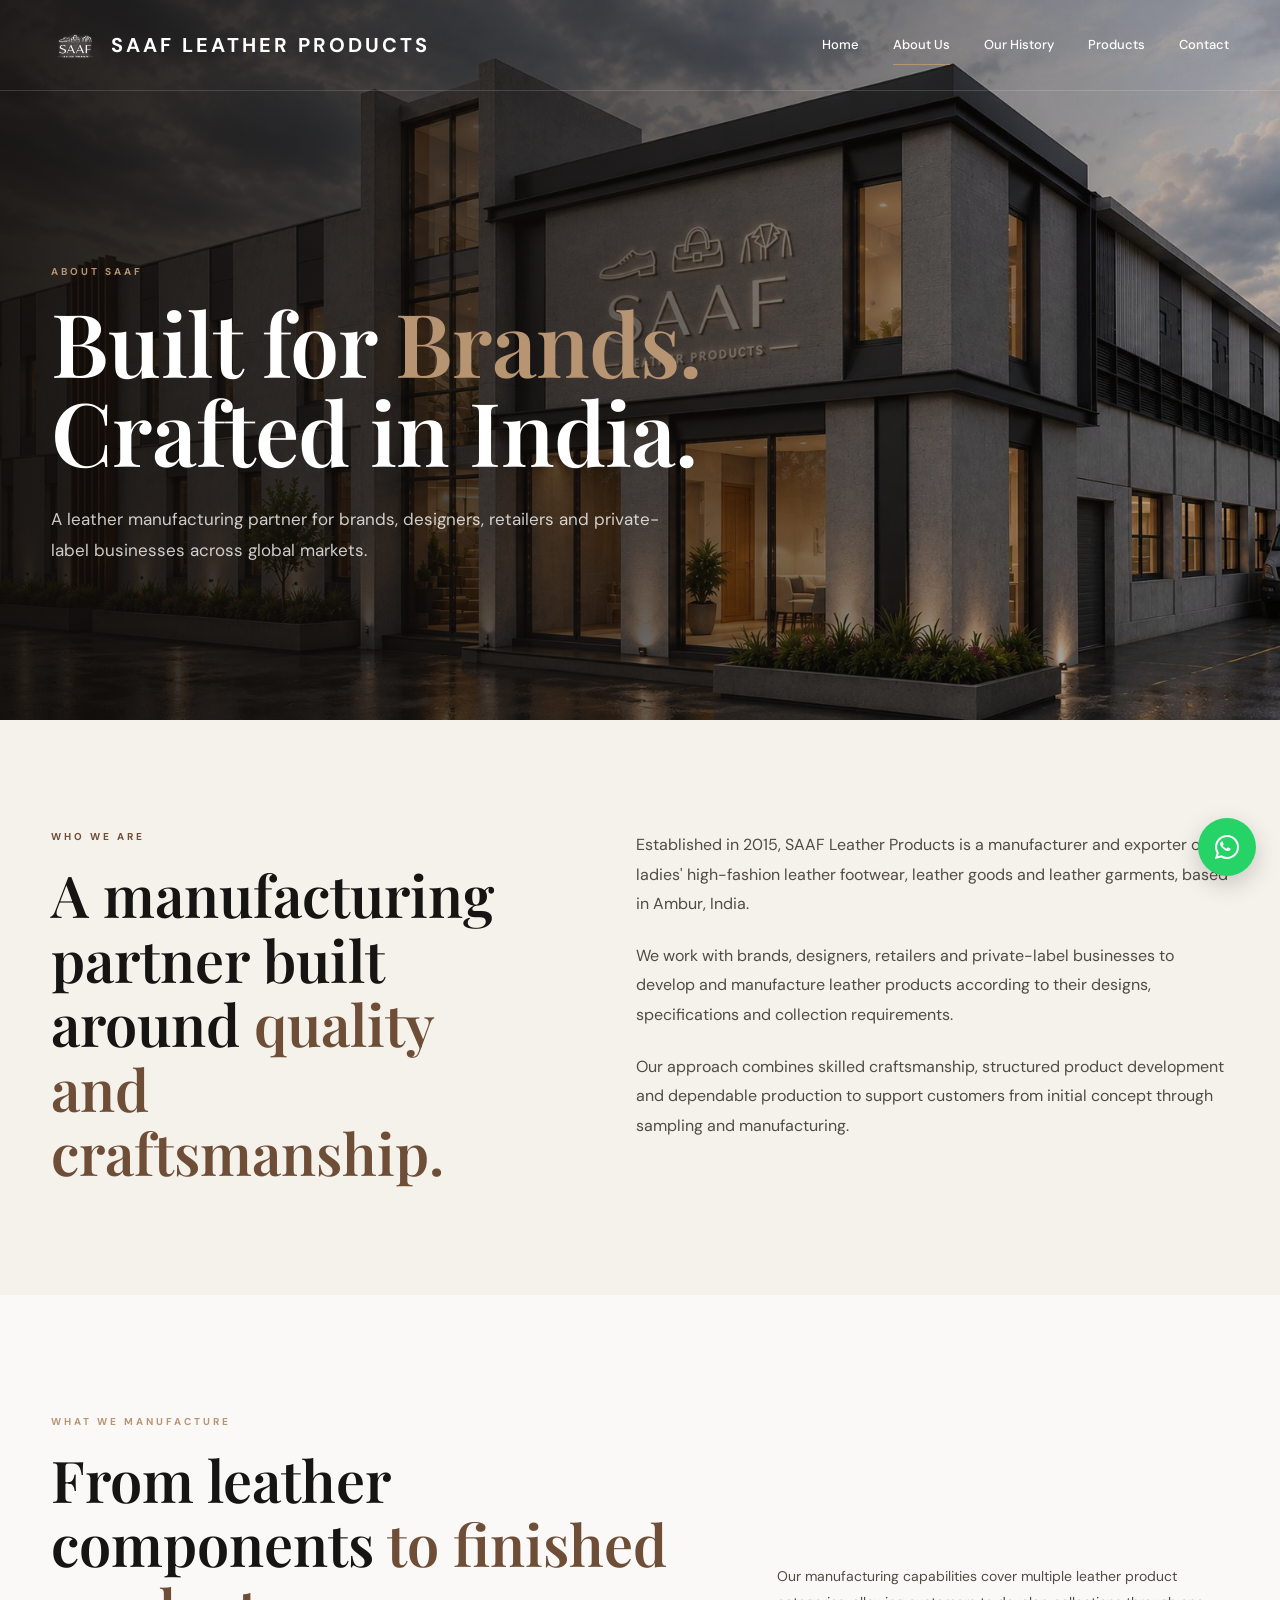
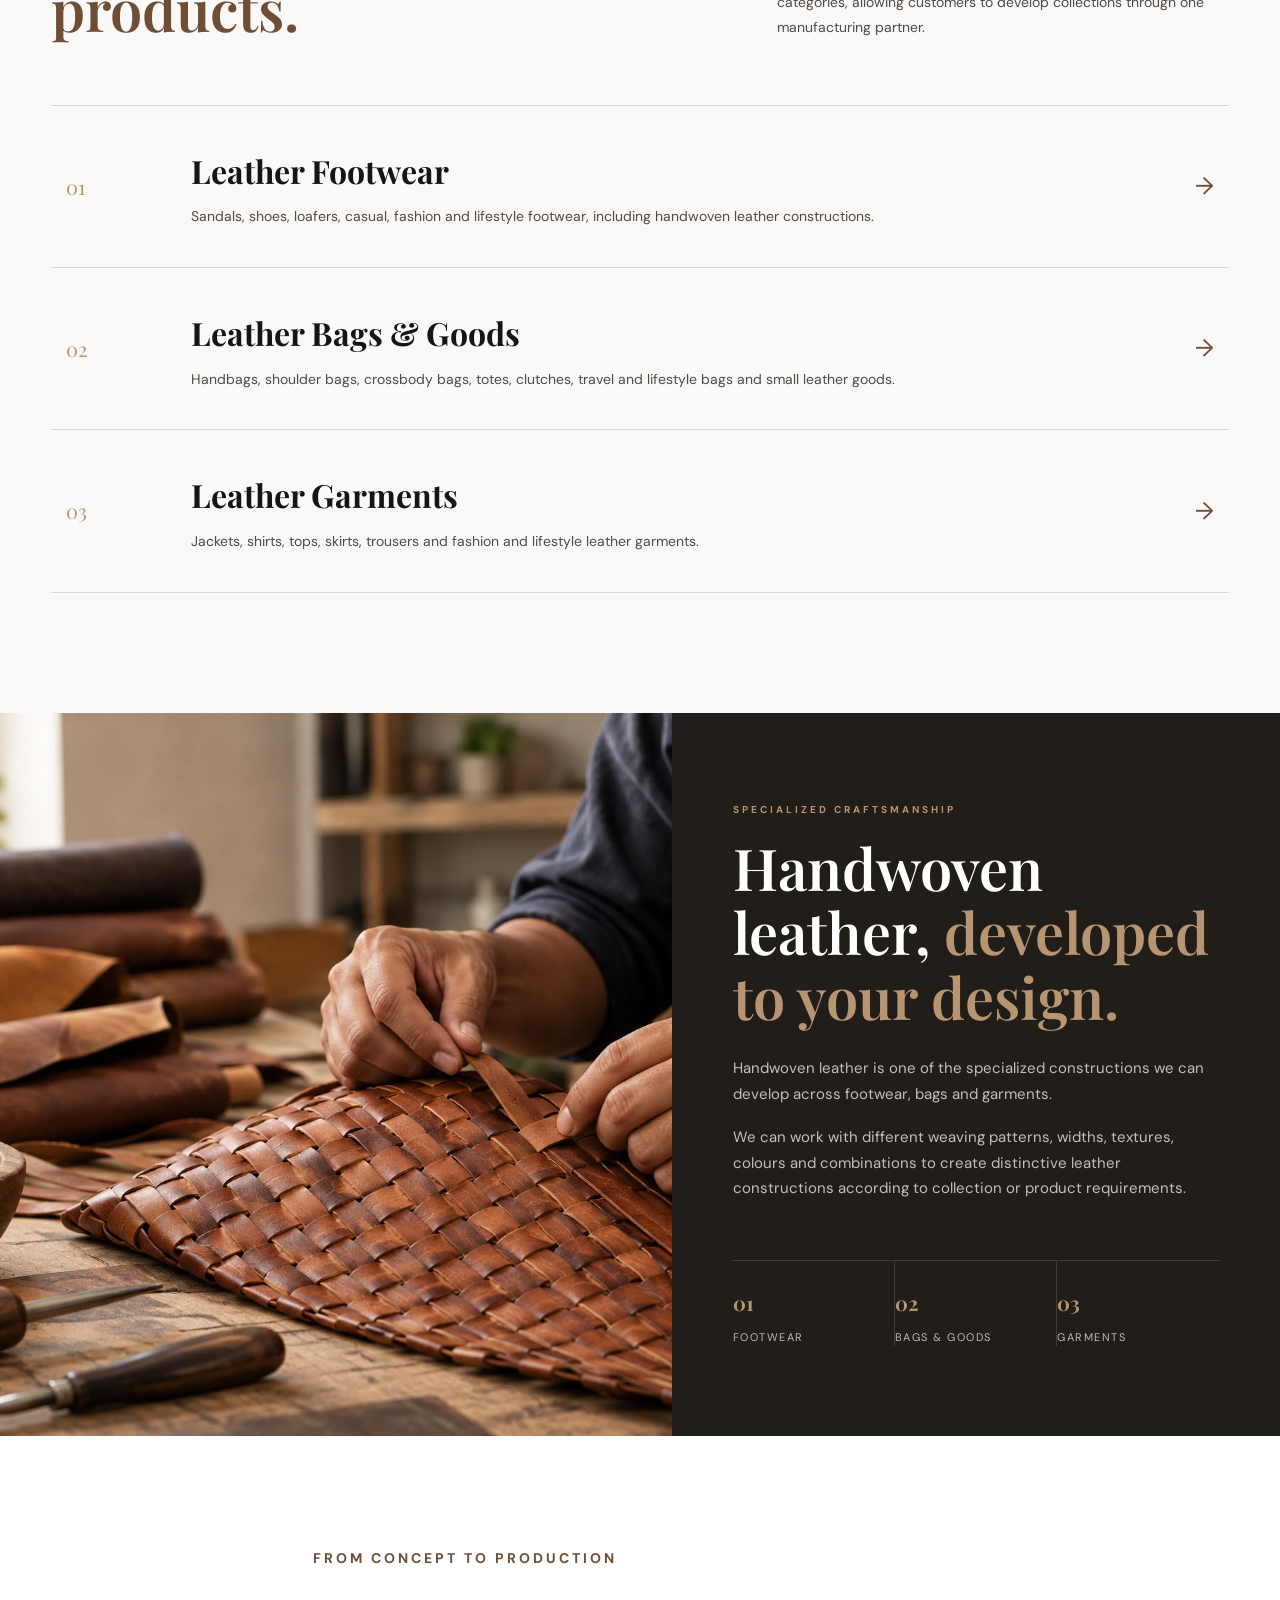
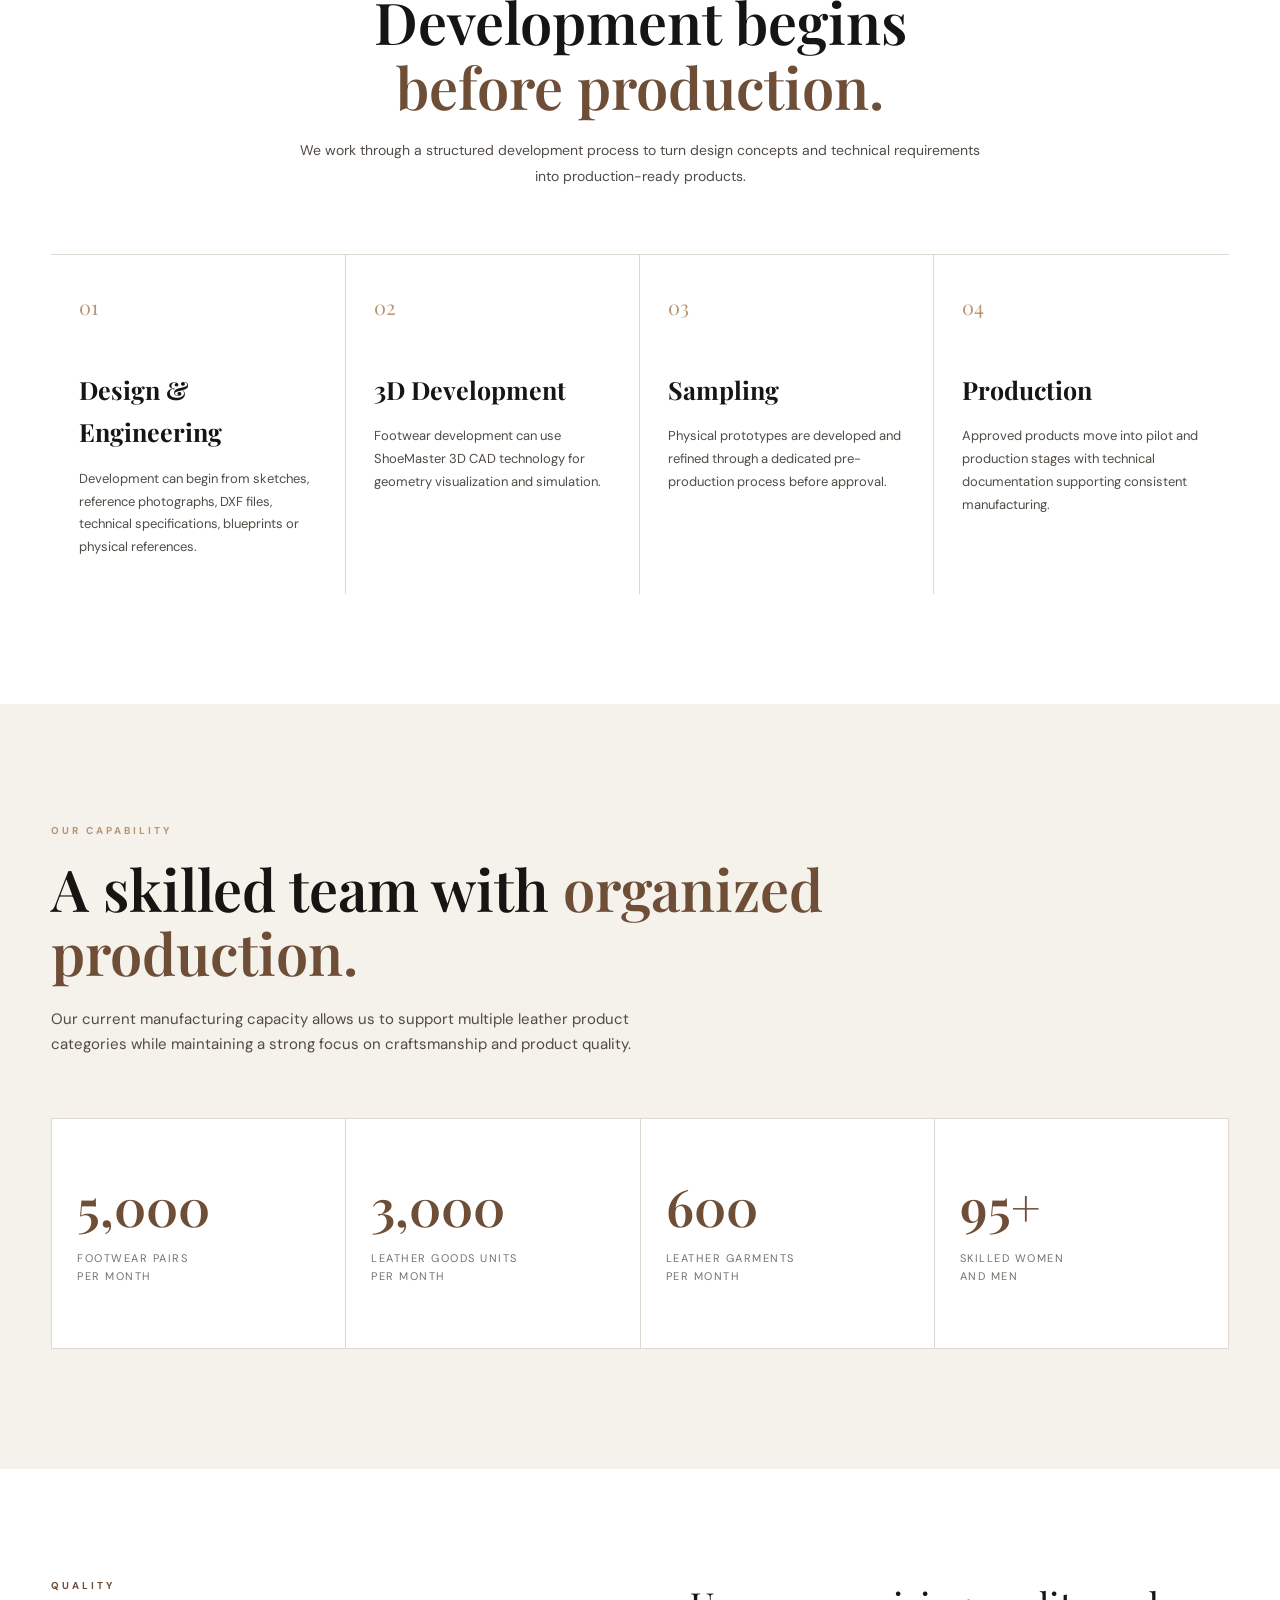
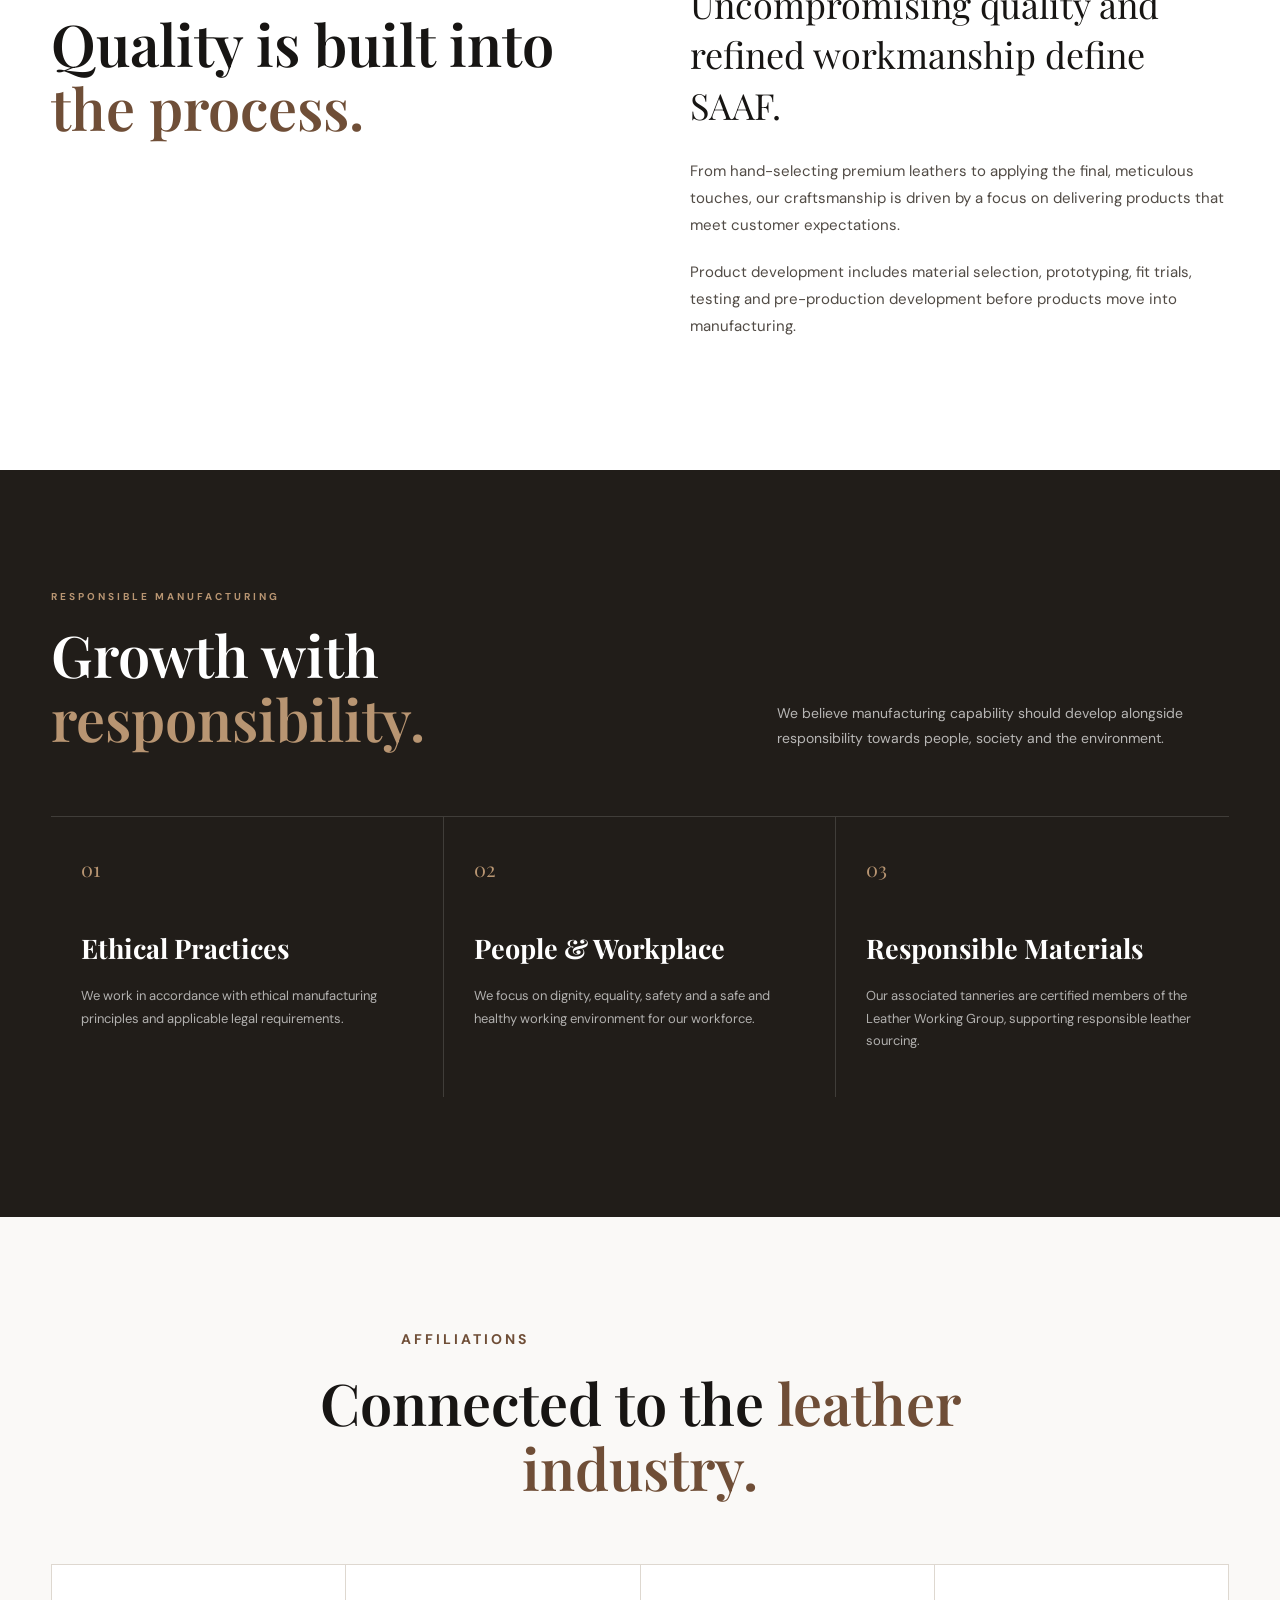
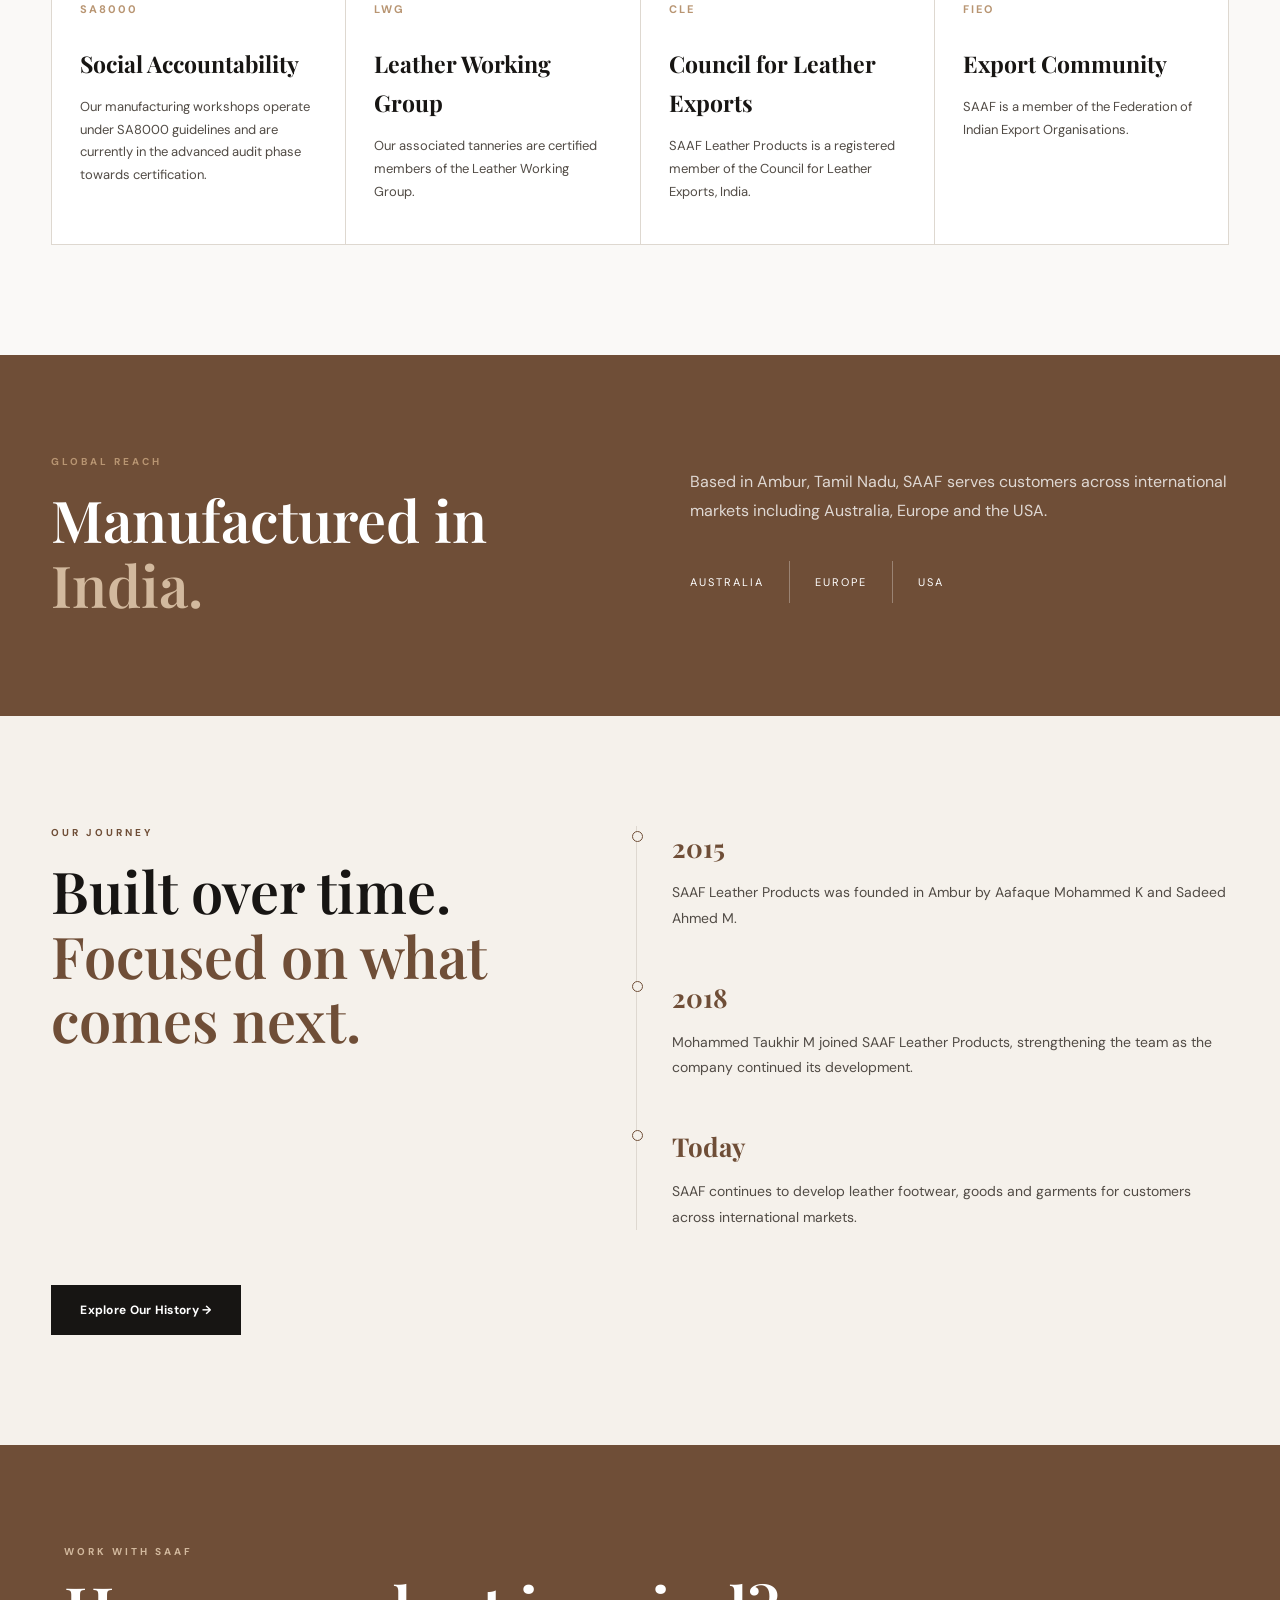
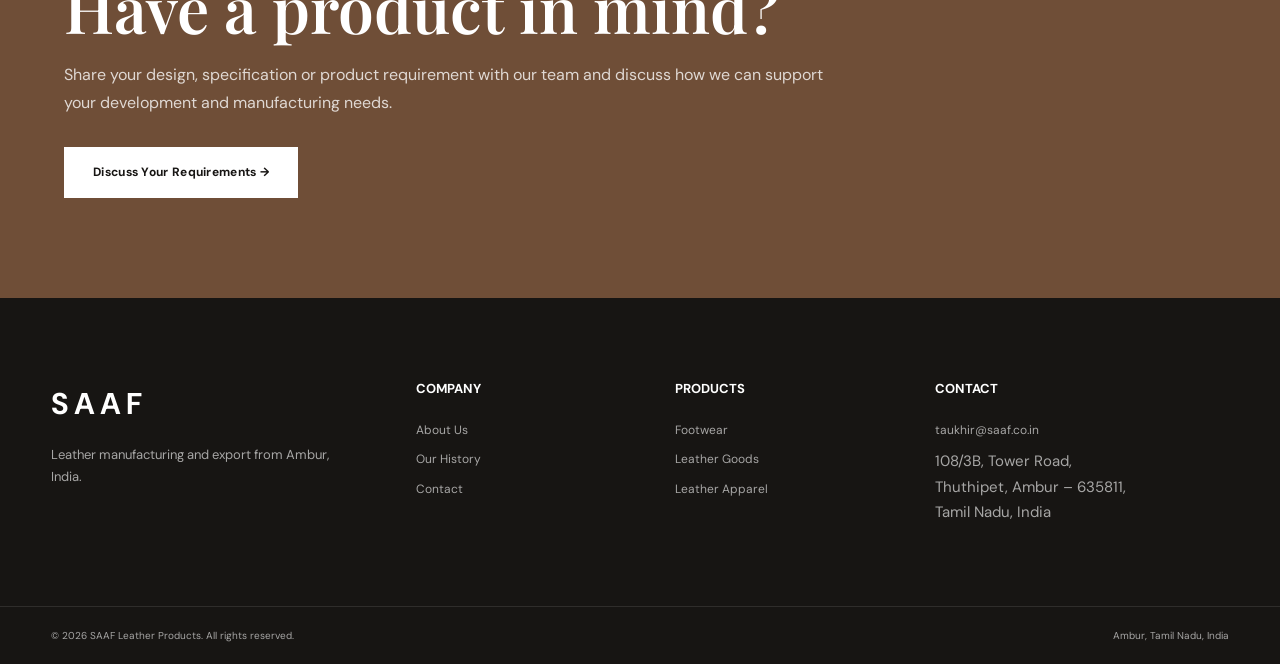
==== commit 216727fb: "Update about.html" ====
--- a/about.html
+++ b/about.html
@@ -32,7 +32,7 @@
         <div class="container nav-container">
 
         <a href="index.html" class="logo">
-            <img src="images/logo.png" alt="SAAF Leather Products">
+            <img src="images/logo.PNG" alt="SAAF Leather Products">
             <span>SAAF LEATHER PRODUCTS</span>
         </a>
 
@@ -60,12 +60,6 @@
 
             </nav>
 
-            <button
-                class="menu-toggle"
-                type="button"
-                aria-label="Open navigation menu">
-                ☰
-            </button>
 
         </div>
 
--- a/css/style.css
+++ b/css/style.css
@@ -4451,4 +4451,70 @@
     .capacity-grid {
         grid-template-columns: 1fr;
     }
-}+}
+
+/* =====================================================
+   FLOATING WHATSAPP BUTTON
+===================================================== */
+
+.floating-whatsapp {
+    position: fixed;
+    right: 24px;
+    bottom: 24px;
+
+    width: 58px;
+    height: 58px;
+
+    display: flex;
+    align-items: center;
+    justify-content: center;
+
+    background: #25D366;
+    color: #ffffff;
+
+    border-radius: 50%;
+
+    text-decoration: none;
+
+    box-shadow: 0 8px 25px rgba(0, 0, 0, 0.18);
+
+    z-index: 9999;
+
+    transition:
+        transform 0.25s ease,
+        box-shadow 0.25s ease;
+}
+
+.floating-whatsapp svg {
+    width: 30px;
+    height: 30px;
+
+    fill: currentColor;
+}
+
+.floating-whatsapp:hover {
+    transform: translateY(-4px);
+
+    box-shadow:
+        0 12px 30px rgba(0, 0, 0, 0.24);
+}
+
+
+/* MOBILE */
+
+@media (max-width: 700px) {
+
+    .floating-whatsapp {
+        right: 16px;
+        bottom: 18px;
+
+        width: 52px;
+        height: 52px;
+    }
+
+    .floating-whatsapp svg {
+        width: 27px;
+        height: 27px;
+    }
+
+}
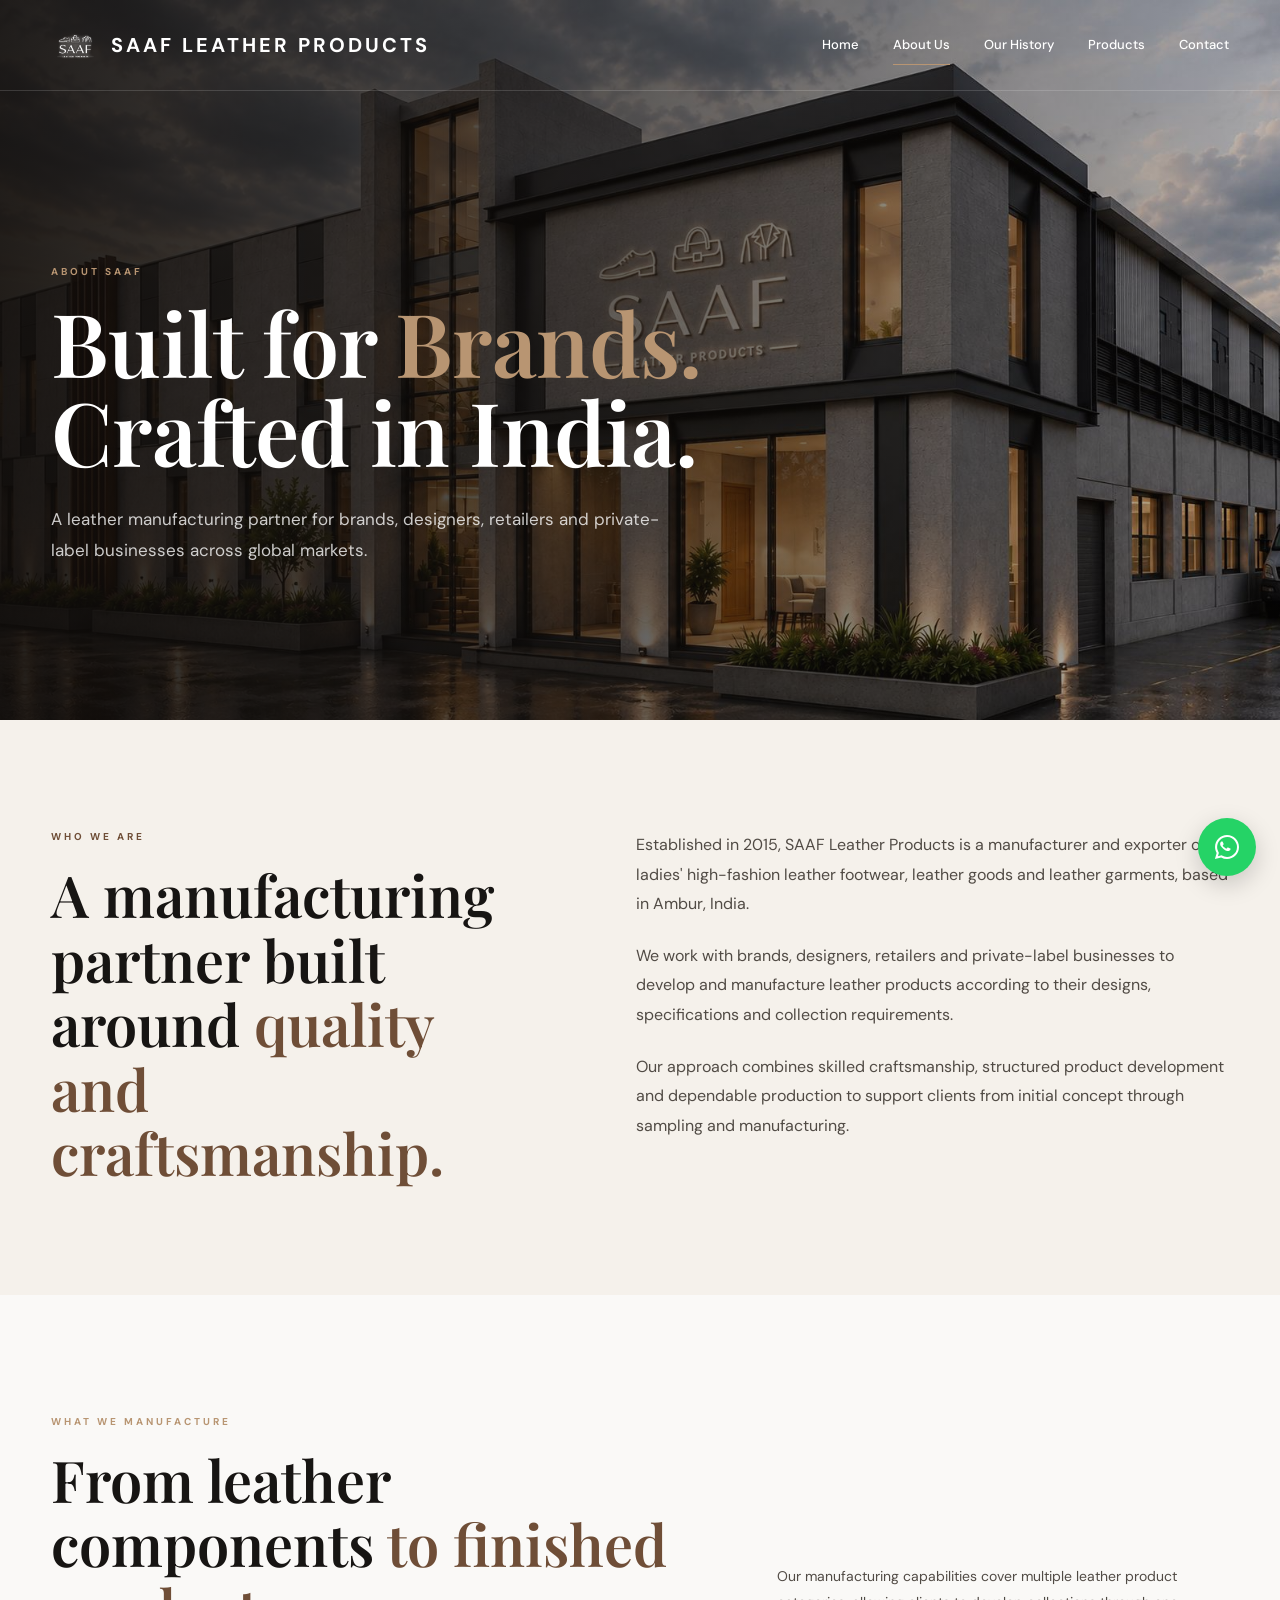
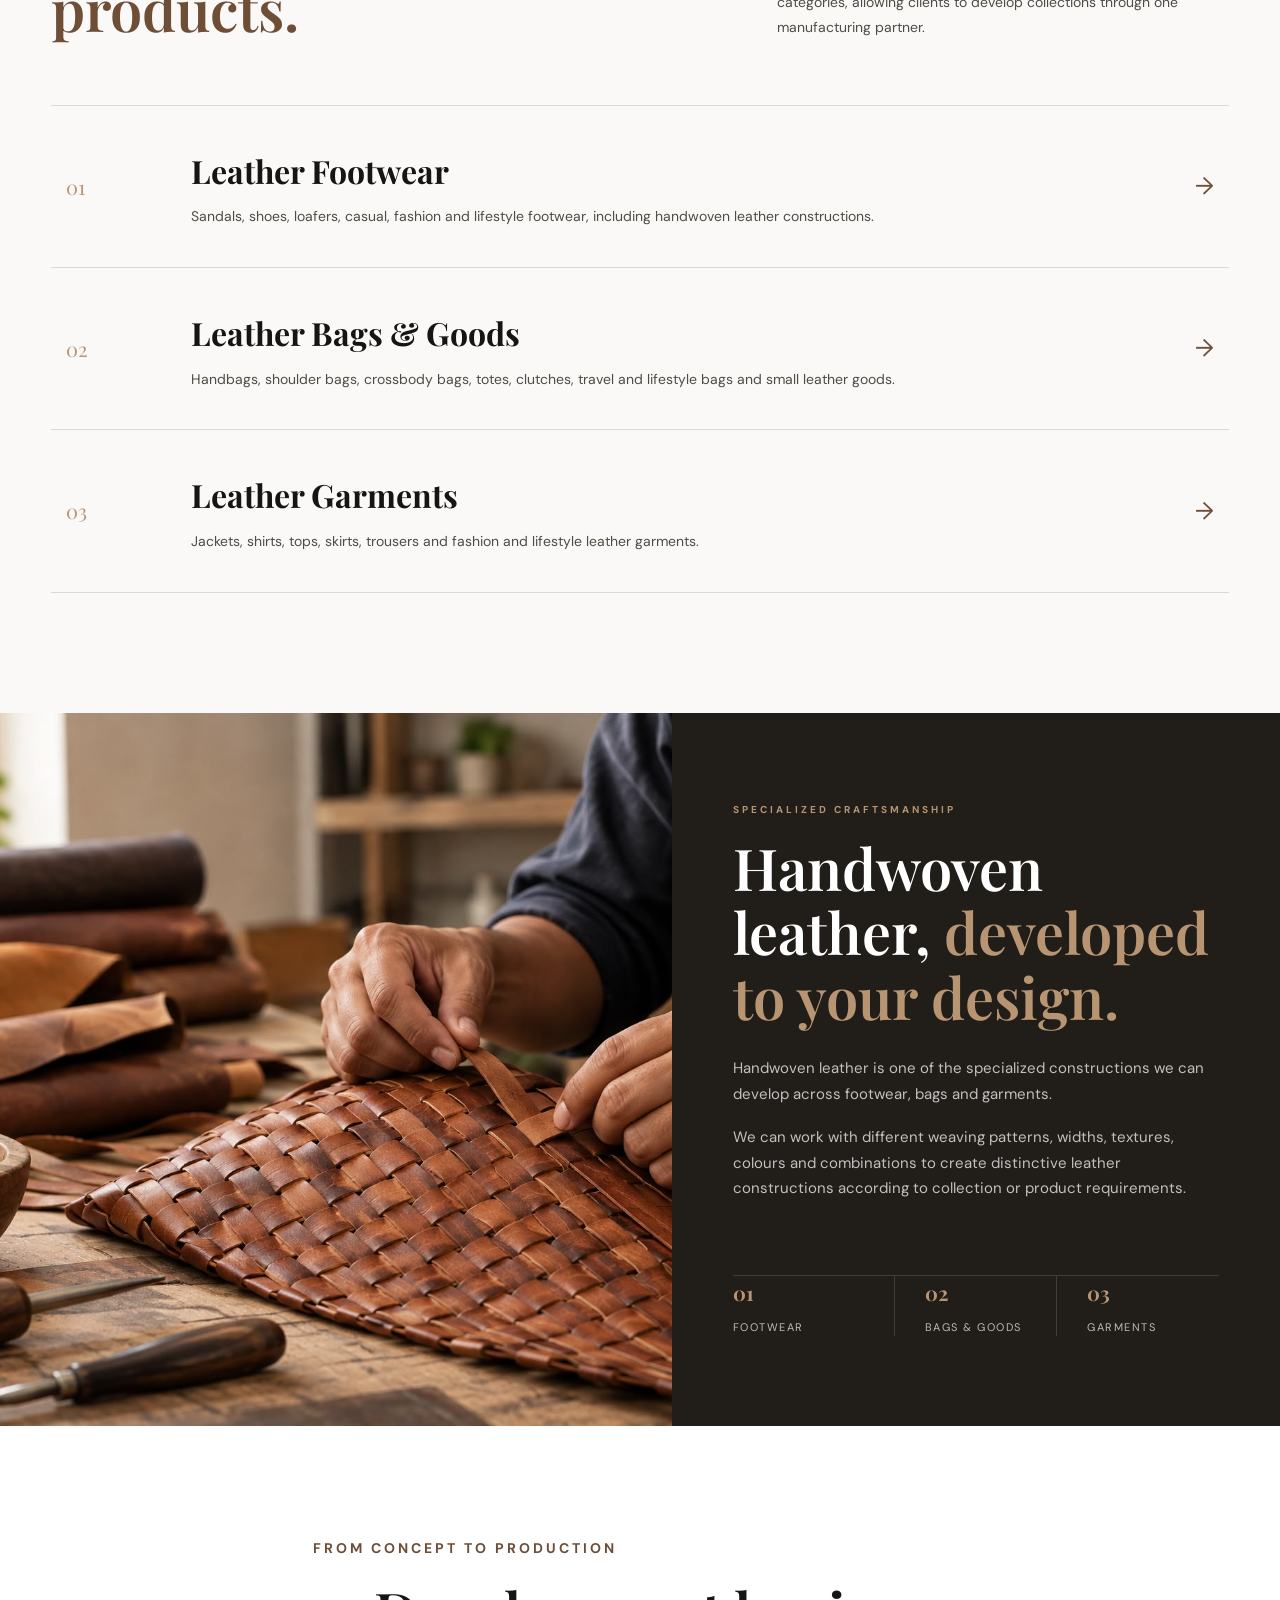
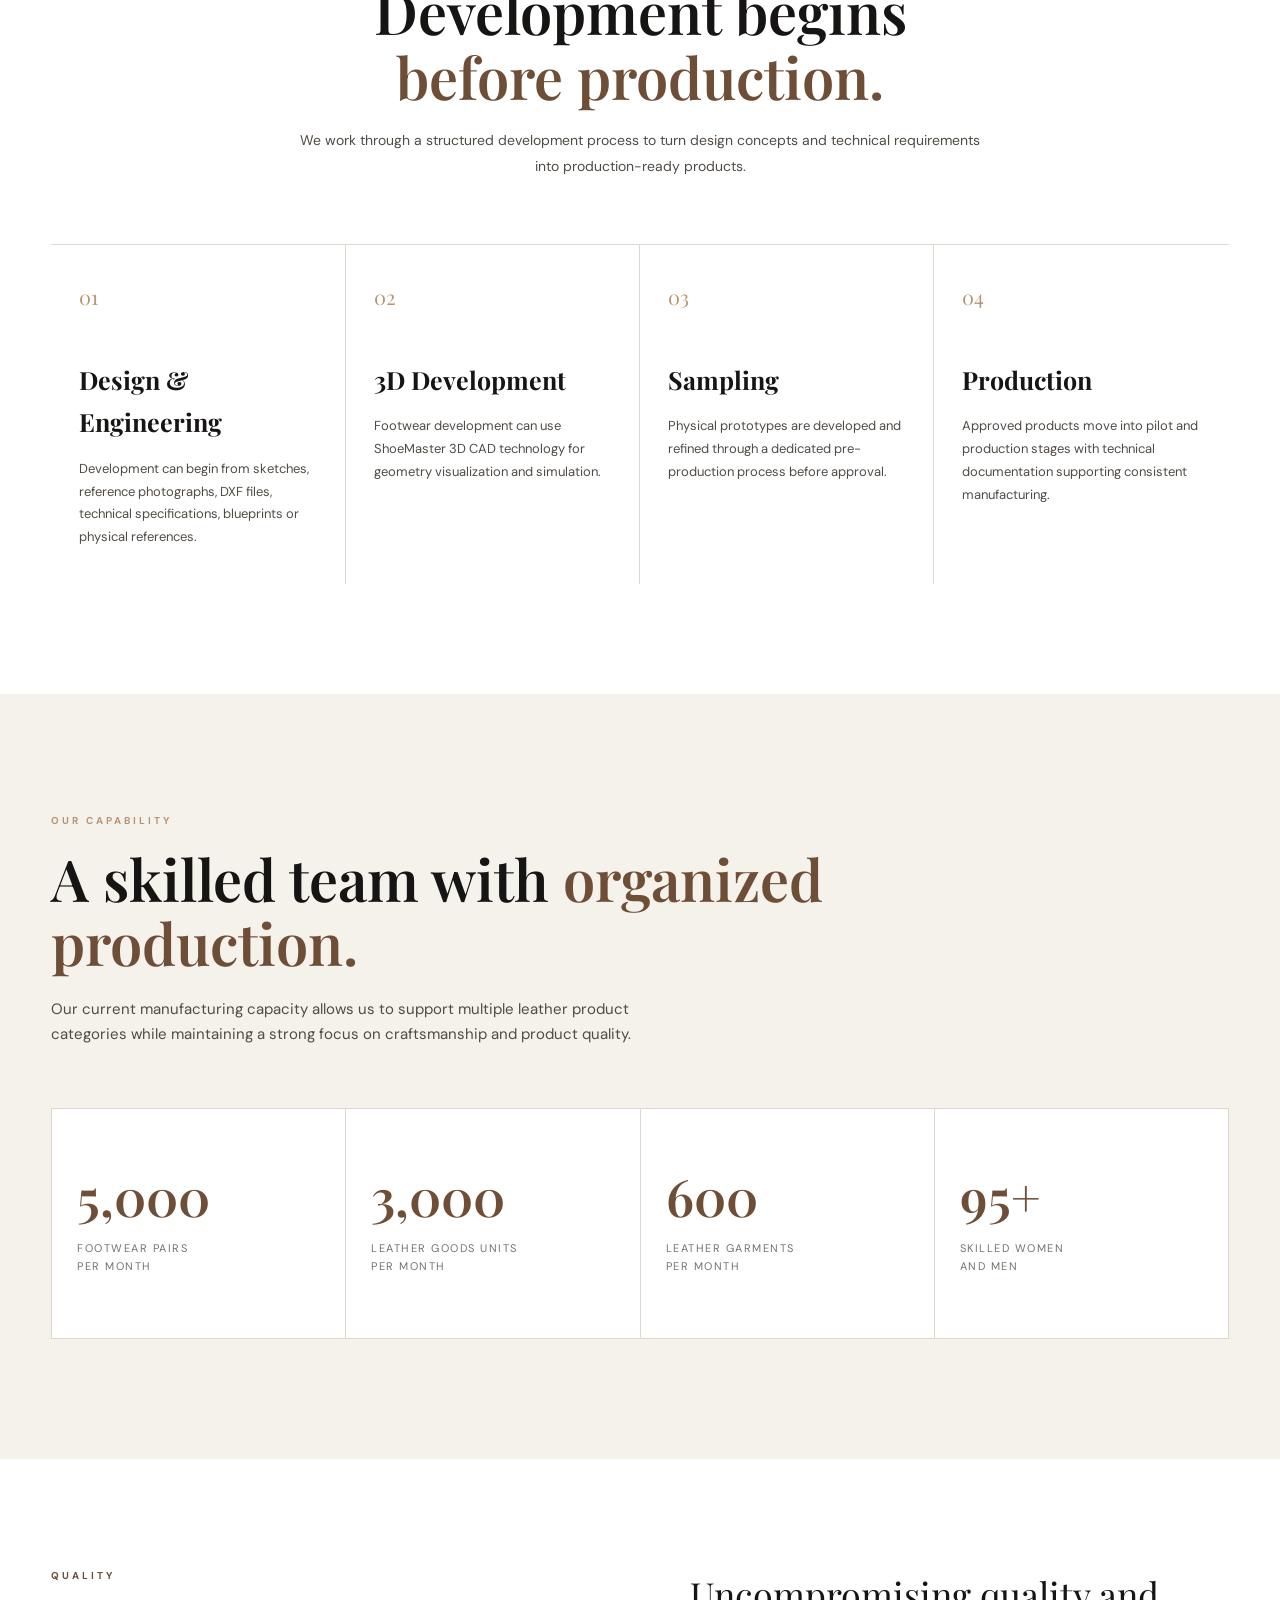
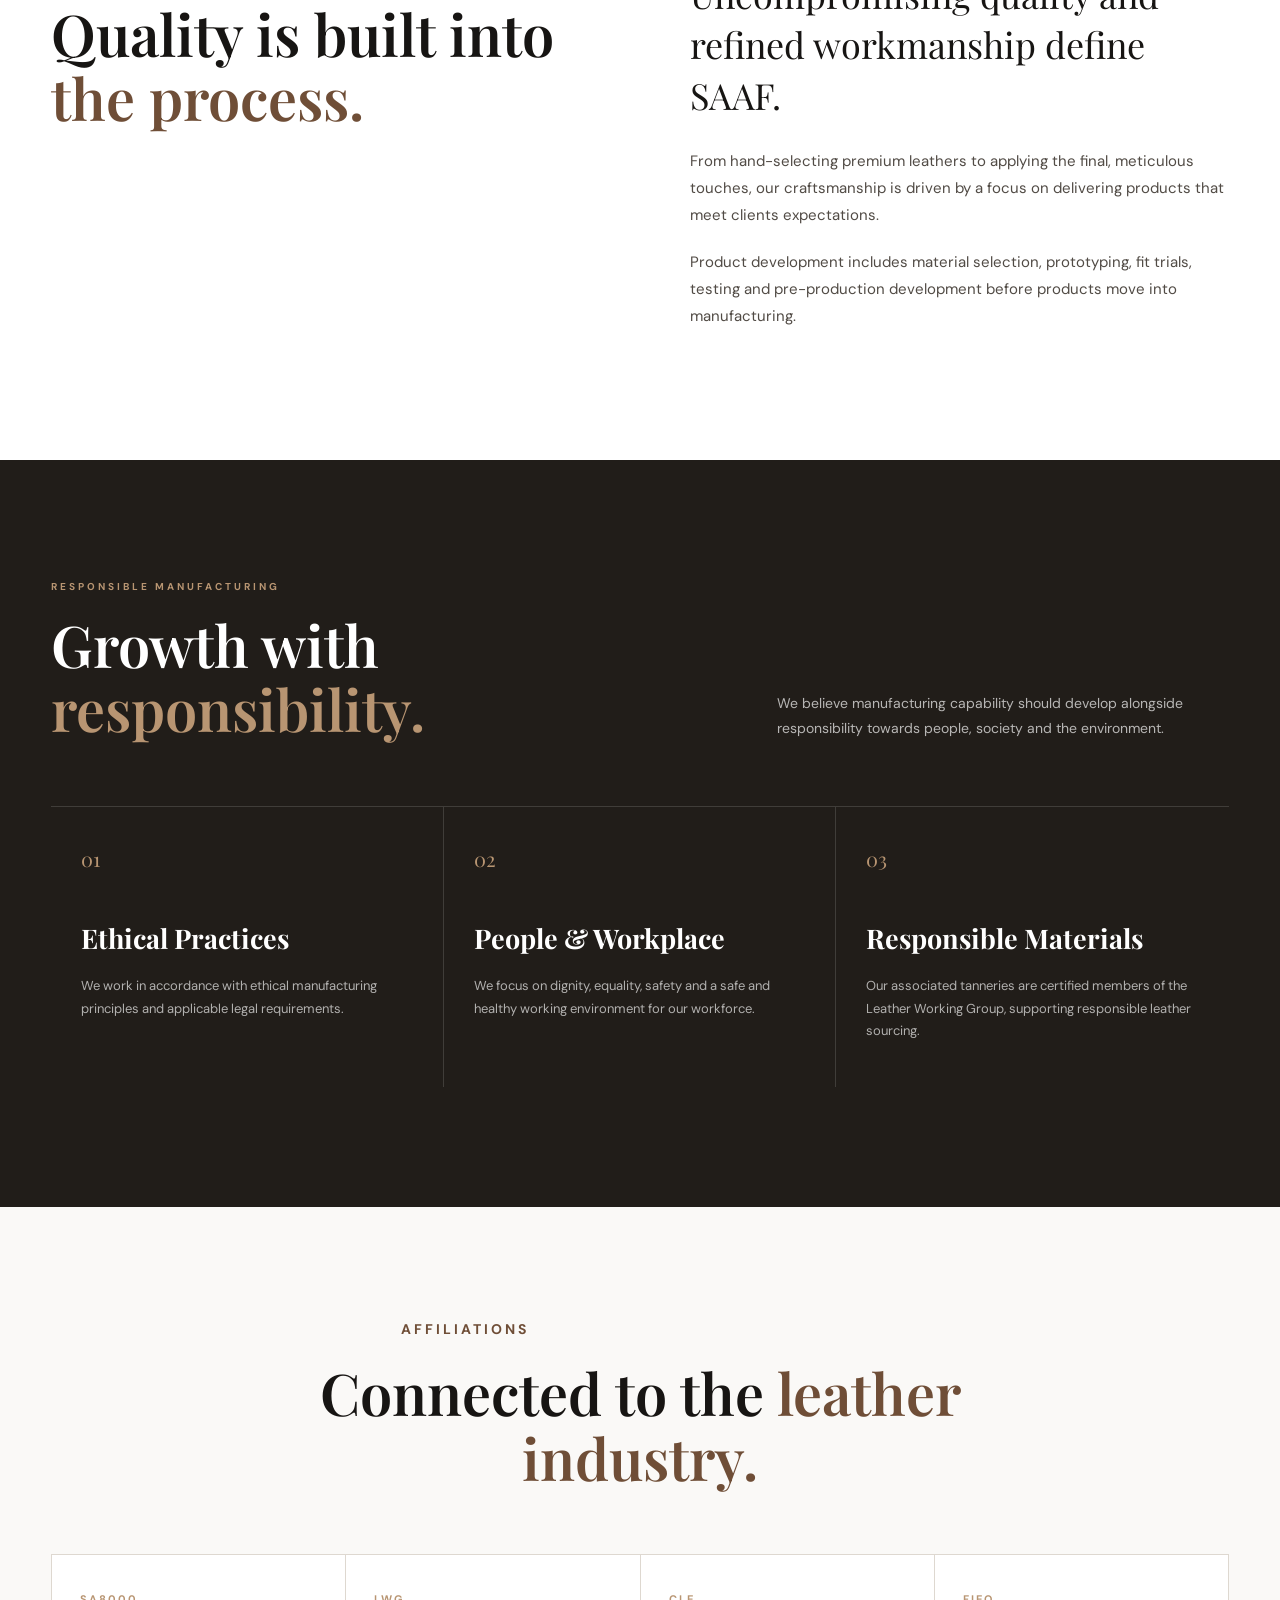
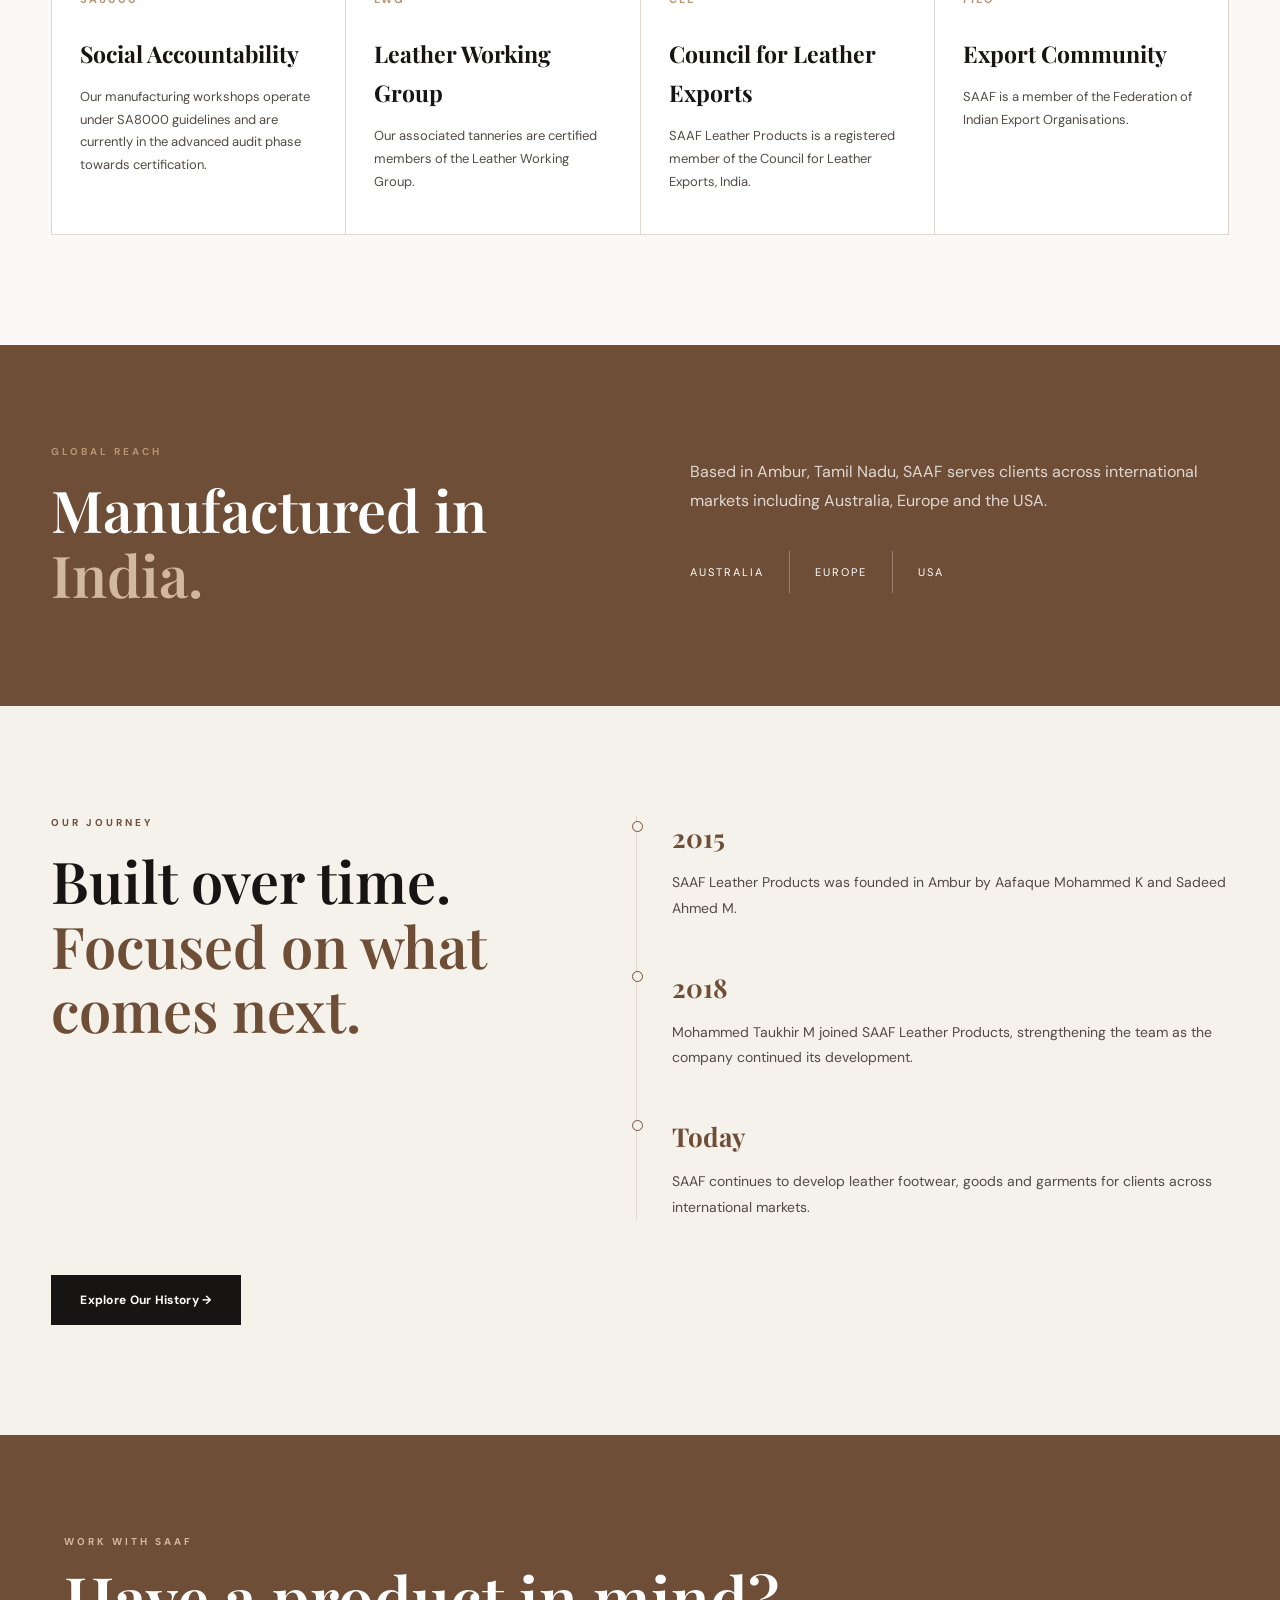
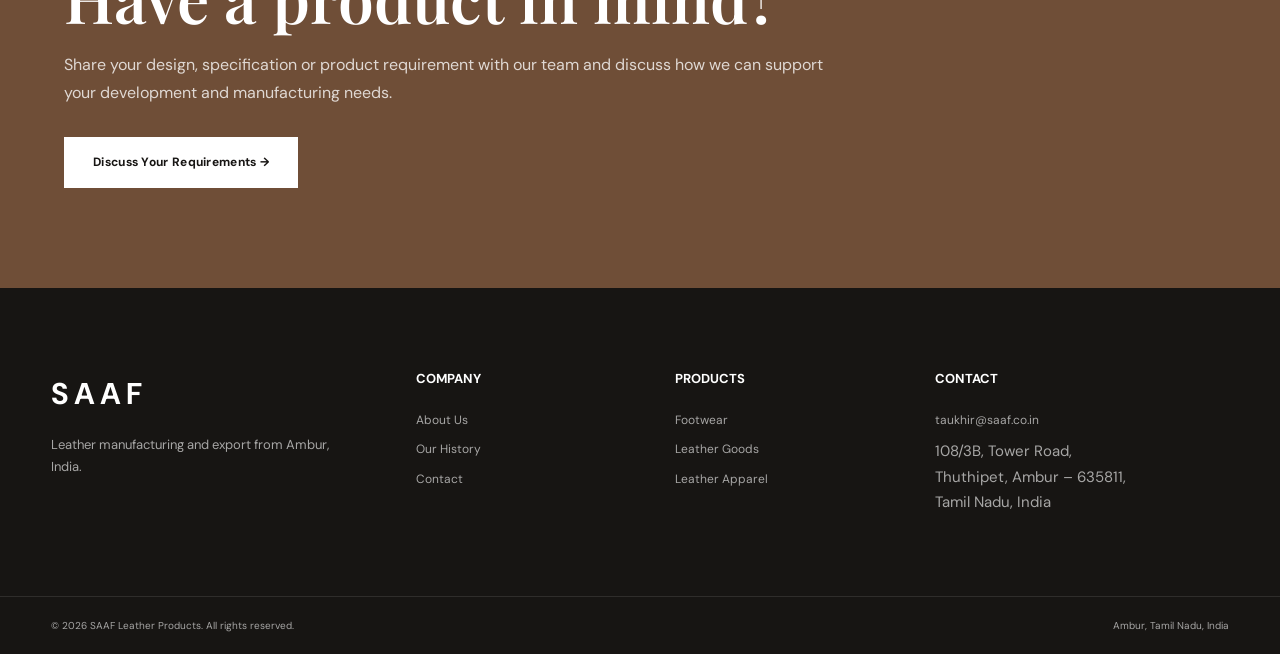
==== commit ec407ed9: "Update about.html" ====
--- a/about.html
+++ b/about.html
@@ -142,7 +142,7 @@
                 <p>
                     Our approach combines skilled craftsmanship,
                     structured product development and dependable
-                    production to support customers from initial concept
+                    production to support clients from initial concept
                     through sampling and manufacturing.
                 </p>
 
@@ -178,7 +178,7 @@
 
                 <p>
                     Our manufacturing capabilities cover multiple leather
-                    product categories, allowing customers to develop
+                    product categories, allowing clients to develop
                     collections through one manufacturing partner.
                 </p>
 
@@ -576,7 +576,7 @@
                 <p>
                     From hand-selecting premium leathers to applying the
                     final, meticulous touches, our craftsmanship is driven
-                    by a focus on delivering products that meet customer
+                    by a focus on delivering products that meet clients
                     expectations.
                 </p>
 
@@ -814,7 +814,7 @@
             <div class="about-global-text">
 
                 <p>
-                    Based in Ambur, Tamil Nadu, SAAF serves customers across
+                    Based in Ambur, Tamil Nadu, SAAF serves clients across
                     international markets including Australia, Europe and
                     the USA.
                 </p>
@@ -891,7 +891,7 @@
 
                         <p>
                             SAAF continues to develop leather footwear,
-                            goods and garments for customers across
+                            goods and garments for clients across
                             international markets.
                         </p>
 
--- a/css/style.css
+++ b/css/style.css
@@ -4518,3 +4518,75 @@
     }
 
 }
+
+
+/* =====================================================
+   HANDWOVEN POINTS — DESKTOP + MOBILE
+===================================================== */
+
+.about-handwoven-points {
+    display: grid;
+    grid-template-columns: repeat(3, 1fr);
+    width: 100%;
+    margin-top: 55px;
+}
+
+.about-handwoven-points > div {
+    padding: 0 30px;
+}
+
+.about-handwoven-points > div:first-child {
+    padding-left: 0;
+}
+
+.about-handwoven-points > div:last-child {
+    padding-right: 0;
+}
+
+
+/* MOBILE */
+
+@media (max-width: 700px) {
+
+    .about-handwoven-points {
+        display: grid;
+        grid-template-columns: 1fr;
+        width: 100%;
+        margin-top: 40px;
+        padding: 0;
+    }
+
+    .about-handwoven-points > div {
+        width: 100%;
+        box-sizing: border-box;
+        padding: 18px 0;
+        border-right: 0;
+        border-bottom: 1px solid var(--border-dark);
+    }
+
+    .about-handwoven-points > div:first-child,
+    .about-handwoven-points > div:last-child {
+        padding-left: 0;
+        padding-right: 0;
+    }
+
+    .about-handwoven-points > div:last-child {
+        border-bottom: 0;
+    }
+
+}
+
+
+/* SMALL MOBILE */
+
+@media (max-width: 480px) {
+
+    .about-handwoven-points {
+        margin-top: 35px;
+    }
+
+    .about-handwoven-points > div {
+        padding: 16px 0;
+    }
+
+}
